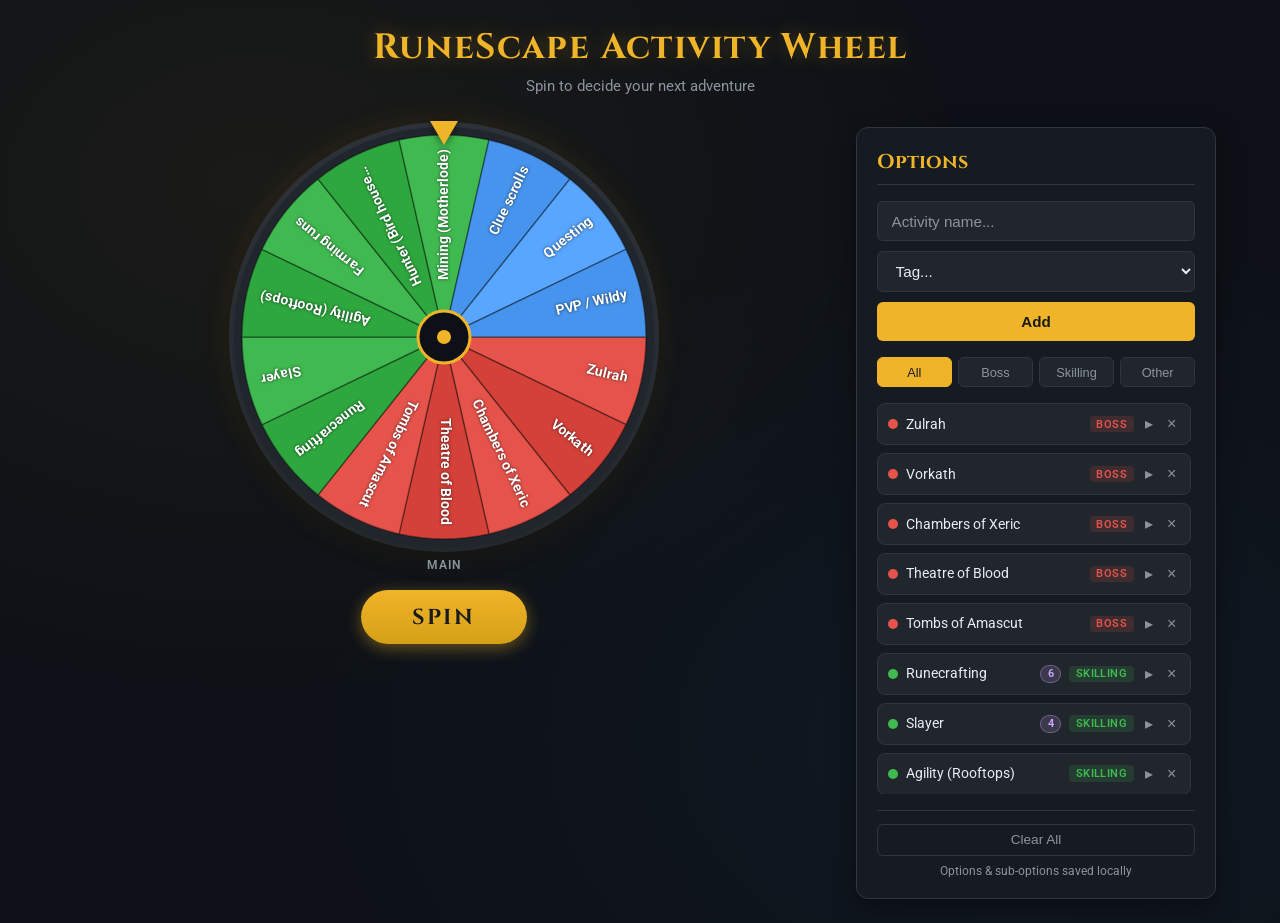
==== index.html @ 1d42339f "v2" ====
<!DOCTYPE html>
<html lang="en">
<head>
  <meta charset="UTF-8">
  <meta name="viewport" content="width=device-width, initial-scale=1.0">
  <title>RuneScape Activity Wheel</title>
  <link rel="stylesheet" href="styles.css">
  <link rel="preconnect" href="https://fonts.googleapis.com">
  <link rel="preconnect" href="https://fonts.gstatic.com" crossorigin>
  <link href="https://fonts.googleapis.com/css2?family=Cinzel:wght@400;600;700&family=Roboto:wght@400;500;700&display=swap" rel="stylesheet">
</head>
<body>
  <div class="app">
    <header class="header">
      <h1>RuneScape Activity Wheel</h1>
      <p class="subtitle">Spin to decide your next adventure</p>
    </header>

    <main class="main">
      <section class="wheel-section">
        <div class="wheels-row">
          <div class="wheel-container main-wheel">
            <canvas id="wheelCanvas" width="500" height="500"></canvas>
            <div class="pointer"></div>
            <span class="wheel-label">Main</span>
          </div>

          <div id="subWheelWrap" class="wheel-container sub-wheel hidden">
            <canvas id="subWheelCanvas" width="280" height="280"></canvas>
            <div class="pointer sub-pointer"></div>
            <span class="wheel-label">Sub</span>
          </div>
        </div>

        <button id="spinBtn" class="spin-btn">SPIN</button>

        <div id="result" class="result hidden">
          <span class="result-label">Selected:</span>
          <div class="result-main-line">
            <span id="resultText" class="result-text"></span>
            <span id="resultTag" class="result-tag"></span>
          </div>
          <div id="resultSubLine" class="result-sub-line hidden">
            <span class="result-arrow">→</span>
            <span id="resultSubText" class="result-sub-text"></span>
          </div>
        </div>
      </section>

      <aside class="sidepanel">
        <h2>Options</h2>
        
        <form id="addForm" class="add-form">
          <input type="text" id="optionName" placeholder="Activity name..." required maxlength="40" autocomplete="off">
          <select id="optionTag" required>
            <option value="" disabled selected>Tag...</option>
            <option value="boss">Boss</option>
            <option value="skilling">Skilling</option>
            <option value="other">Other</option>
          </select>
          <button type="submit" class="add-btn">Add</button>
        </form>

        <div class="filter-bar">
          <button class="filter-btn active" data-filter="all">All</button>
          <button class="filter-btn" data-filter="boss">Boss</button>
          <button class="filter-btn" data-filter="skilling">Skilling</button>
          <button class="filter-btn" data-filter="other">Other</button>
        </div>

        <ul id="optionsList" class="options-list"></ul>

        <div class="sidepanel-footer">
          <button id="clearBtn" class="clear-btn">Clear All</button>
          <p class="hint">Options &amp; sub-options saved locally</p>
        </div>
      </aside>
    </main>
  </div>

  <script src="app.js"></script>
</body>
</html>
---- styles.css ----
:root {
  --bg-dark: #0d1117;
  --bg-panel: #161b22;
  --bg-card: #21262d;
  --border: #30363d;
  --text: #e6edf3;
  --text-muted: #8b949e;
  --accent: #f0b429;
  --accent-hover: #f5c84d;
  --boss: #e5534b;
  --boss-bg: rgba(229, 83, 75, 0.15);
  --skilling: #3fb950;
  --skilling-bg: rgba(63, 185, 80, 0.15);
  --other: #58a6ff;
  --other-bg: rgba(88, 166, 255, 0.15);
  --sub: #d2a8ff;
  --sub-bg: rgba(210, 168, 255, 0.15);
  --danger: #f85149;
  --radius: 10px;
  --shadow: 0 8px 24px rgba(0, 0, 0, 0.4);
}

* {
  box-sizing: border-box;
  margin: 0;
  padding: 0;
}

body {
  font-family: 'Roboto', system-ui, sans-serif;
  background: var(--bg-dark);
  color: var(--text);
  min-height: 100vh;
  background-image:
    radial-gradient(ellipse at 20% 20%, rgba(240, 180, 41, 0.06) 0%, transparent 50%),
    radial-gradient(ellipse at 80% 80%, rgba(88, 166, 255, 0.05) 0%, transparent 50%);
}

.app {
  max-width: 1200px;
  margin: 0 auto;
  padding: 1.5rem;
}

.header {
  text-align: center;
  margin-bottom: 2rem;
}

.header h1 {
  font-family: 'Cinzel', serif;
  font-size: 2.2rem;
  font-weight: 700;
  color: var(--accent);
  letter-spacing: 0.04em;
  text-shadow: 0 0 20px rgba(240, 180, 41, 0.3);
}

.subtitle {
  color: var(--text-muted);
  margin-top: 0.35rem;
  font-size: 0.95rem;
}

.main {
  display: grid;
  grid-template-columns: 1fr 360px;
  gap: 2rem;
  align-items: start;
}

/* Wheels */
.wheel-section {
  display: flex;
  flex-direction: column;
  align-items: center;
  gap: 1.5rem;
}

.wheels-row {
  display: flex;
  align-items: center;
  justify-content: center;
  gap: 2rem;
  flex-wrap: wrap;
}

.wheel-container {
  position: relative;
  display: flex;
  flex-direction: column;
  align-items: center;
}

.wheel-container.main-wheel {
  width: 420px;
  height: 420px;
}

.wheel-container.sub-wheel {
  width: 260px;
  height: 260px;
}

.wheel-container.sub-wheel.hidden {
  display: none;
}

#wheelCanvas {
  border-radius: 50%;
  box-shadow: var(--shadow), 0 0 0 5px var(--border), 0 0 36px rgba(240, 180, 41, 0.15);
  background: var(--bg-card);
  width: 100%;
  height: 100%;
}

#subWheelCanvas {
  border-radius: 50%;
  box-shadow: var(--shadow), 0 0 0 4px var(--border), 0 0 24px rgba(210, 168, 255, 0.2);
  background: var(--bg-card);
  width: 100%;
  height: 100%;
}

.pointer {
  position: absolute;
  top: -6px;
  left: 50%;
  transform: translateX(-50%);
  width: 0;
  height: 0;
  border-left: 14px solid transparent;
  border-right: 14px solid transparent;
  border-top: 24px solid var(--accent);
  filter: drop-shadow(0 2px 4px rgba(0, 0, 0, 0.5));
  z-index: 10;
}

.sub-pointer {
  border-left-width: 11px;
  border-right-width: 11px;
  border-top-width: 18px;
  border-top-color: var(--sub);
}

.wheel-label {
  position: absolute;
  bottom: -1.6rem;
  font-size: 0.75rem;
  font-weight: 600;
  text-transform: uppercase;
  letter-spacing: 0.08em;
  color: var(--text-muted);
}

.spin-btn {
  font-family: 'Cinzel', serif;
  font-size: 1.35rem;
  font-weight: 700;
  letter-spacing: 0.12em;
  padding: 0.8rem 3.2rem;
  background: linear-gradient(180deg, var(--accent) 0%, #d4a017 100%);
  color: #1a1a1a;
  border: none;
  border-radius: 50px;
  cursor: pointer;
  box-shadow: 0 4px 16px rgba(240, 180, 41, 0.4);
  transition: transform 0.15s, box-shadow 0.15s, filter 0.15s;
  margin-top: 1.2rem;
}

.spin-btn:hover:not(:disabled) {
  transform: translateY(-2px);
  box-shadow: 0 6px 20px rgba(240, 180, 41, 0.5);
  filter: brightness(1.08);
}

.spin-btn:active:not(:disabled) {
  transform: translateY(0);
}

.spin-btn:disabled {
  opacity: 0.55;
  cursor: not-allowed;
}

/* Result */
.result {
  text-align: center;
  padding: 1rem 1.5rem;
  background: var(--bg-panel);
  border: 1px solid var(--border);
  border-radius: var(--radius);
  min-width: 280px;
  animation: fadeIn 0.4s ease;
}

.result.hidden {
  display: none;
}

.result-label {
  display: block;
  font-size: 0.8rem;
  color: var(--text-muted);
  text-transform: uppercase;
  letter-spacing: 0.08em;
  margin-bottom: 0.4rem;
}

.result-main-line {
  display: flex;
  align-items: center;
  justify-content: center;
  gap: 0.6rem;
  flex-wrap: wrap;
}

.result-text {
  font-family: 'Cinzel', serif;
  font-size: 1.45rem;
  font-weight: 600;
  color: var(--text);
}

.result-tag {
  display: inline-block;
  padding: 0.2rem 0.65rem;
  border-radius: 20px;
  font-size: 0.72rem;
  font-weight: 600;
  text-transform: uppercase;
  letter-spacing: 0.05em;
}

.result-tag.boss {
  background: var(--boss-bg);
  color: var(--boss);
  border: 1px solid var(--boss);
}

.result-tag.skilling {
  background: var(--skilling-bg);
  color: var(--skilling);
  border: 1px solid var(--skilling);
}

.result-tag.other {
  background: var(--other-bg);
  color: var(--other);
  border: 1px solid var(--other);
}

.result-sub-line {
  margin-top: 0.55rem;
  display: flex;
  align-items: center;
  justify-content: center;
  gap: 0.45rem;
}

.result-sub-line.hidden {
  display: none;
}

.result-arrow {
  color: var(--sub);
  font-size: 1.1rem;
  font-weight: 700;
}

.result-sub-text {
  font-family: 'Cinzel', serif;
  font-size: 1.2rem;
  font-weight: 600;
  color: var(--sub);
}

@keyframes fadeIn {
  from { opacity: 0; transform: translateY(8px); }
  to { opacity: 1; transform: translateY(0); }
}

/* Side panel */
.sidepanel {
  background: var(--bg-panel);
  border: 1px solid var(--border);
  border-radius: 12px;
  padding: 1.25rem;
  display: flex;
  flex-direction: column;
  gap: 1rem;
  box-shadow: var(--shadow);
  max-height: calc(100vh - 8rem);
  height: calc(100vh - 8rem);
  position: sticky;
  top: 1.5rem;
  overflow: hidden;
}

.sidepanel h2 {
  font-family: 'Cinzel', serif;
  font-size: 1.25rem;
  color: var(--accent);
  border-bottom: 1px solid var(--border);
  padding-bottom: 0.6rem;
}

.add-form {
  display: flex;
  flex-direction: column;
  gap: 0.6rem;
}

.add-form input,
.add-form select {
  background: var(--bg-card);
  border: 1px solid var(--border);
  border-radius: 6px;
  padding: 0.65rem 0.85rem;
  color: var(--text);
  font-size: 0.95rem;
  outline: none;
  transition: border-color 0.15s;
}

.add-form input:focus,
.add-form select:focus {
  border-color: var(--accent);
}

.add-form input::placeholder {
  color: var(--text-muted);
}

.add-form select {
  cursor: pointer;
}

.add-btn {
  background: var(--accent);
  color: #1a1a1a;
  border: none;
  border-radius: 6px;
  padding: 0.7rem;
  font-weight: 600;
  font-size: 0.95rem;
  cursor: pointer;
  transition: filter 0.15s;
}

.add-btn:hover {
  filter: brightness(1.1);
}

.filter-bar {
  display: flex;
  gap: 0.4rem;
  flex-wrap: wrap;
}

.filter-btn {
  flex: 1;
  min-width: 60px;
  background: var(--bg-card);
  border: 1px solid var(--border);
  color: var(--text-muted);
  padding: 0.4rem 0.5rem;
  border-radius: 6px;
  font-size: 0.8rem;
  font-weight: 500;
  cursor: pointer;
  transition: all 0.15s;
}

.filter-btn:hover {
  border-color: var(--text-muted);
  color: var(--text);
}

.filter-btn.active {
  background: var(--accent);
  border-color: var(--accent);
  color: #1a1a1a;
}

.options-list {
  list-style: none;
  overflow-y: auto;
  overflow-x: hidden;
  flex: 1 1 auto;
  min-height: 0; /* critical for flex child scrolling */
  display: flex;
  flex-direction: column;
  gap: 0.5rem;
  padding-right: 4px;
}

.options-list::-webkit-scrollbar {
  width: 6px;
}

.options-list::-webkit-scrollbar-track {
  background: transparent;
}

.options-list::-webkit-scrollbar-thumb {
  background: var(--border);
  border-radius: 3px;
}

/* Option item + expandable subs */
.option-item {
  background: var(--bg-card);
  border: 1px solid var(--border);
  border-radius: 8px;
  overflow: hidden;
  animation: fadeIn 0.25s ease;
  flex-shrink: 0; /* keep natural height; list scrolls instead of crushing items */
}

.option-row {
  display: flex;
  align-items: center;
  gap: 0.5rem;
  padding: 0.55rem 0.65rem;
}

.option-item .tag-dot {
  width: 10px;
  height: 10px;
  border-radius: 50%;
  flex-shrink: 0;
}

.option-item .tag-dot.boss { background: var(--boss); }
.option-item .tag-dot.skilling { background: var(--skilling); }
.option-item .tag-dot.other { background: var(--other); }

.option-item .name {
  flex: 1;
  font-size: 0.9rem;
  overflow: hidden;
  text-overflow: ellipsis;
  white-space: nowrap;
}

.option-item .tag-label {
  font-size: 0.68rem;
  text-transform: uppercase;
  letter-spacing: 0.04em;
  padding: 0.12rem 0.4rem;
  border-radius: 4px;
  font-weight: 600;
  flex-shrink: 0;
}

.option-item .tag-label.boss {
  background: var(--boss-bg);
  color: var(--boss);
}

.option-item .tag-label.skilling {
  background: var(--skilling-bg);
  color: var(--skilling);
}

.option-item .tag-label.other {
  background: var(--other-bg);
  color: var(--other);
}

.option-item .sub-count {
  font-size: 0.7rem;
  color: var(--sub);
  background: var(--sub-bg);
  border: 1px solid rgba(210, 168, 255, 0.35);
  padding: 0.1rem 0.4rem;
  border-radius: 10px;
  font-weight: 600;
  flex-shrink: 0;
}

.option-item .expand-btn,
.option-item .remove-btn {
  background: transparent;
  border: none;
  color: var(--text-muted);
  cursor: pointer;
  font-size: 1rem;
  line-height: 1;
  padding: 0.2rem;
  border-radius: 4px;
  transition: color 0.15s, background 0.15s;
  flex-shrink: 0;
}

.option-item .expand-btn:hover {
  color: var(--sub);
  background: var(--sub-bg);
}

.option-item .expand-btn.open {
  color: var(--sub);
}

.option-item .remove-btn:hover {
  color: var(--danger);
  background: rgba(248, 81, 73, 0.15);
}

/* Sub-options panel */
.subs-panel {
  display: none;
  border-top: 1px solid var(--border);
  background: rgba(0, 0, 0, 0.2);
  padding: 0.6rem 0.7rem 0.75rem;
}

.subs-panel.open {
  display: block;
}

.subs-list {
  list-style: none;
  display: flex;
  flex-direction: column;
  gap: 0.35rem;
  margin-bottom: 0.55rem;
}

.sub-item {
  display: flex;
  align-items: center;
  gap: 0.45rem;
  font-size: 0.85rem;
  padding: 0.3rem 0.4rem;
  background: var(--bg-card);
  border-radius: 5px;
  border: 1px solid transparent;
}

.sub-item .sub-name {
  flex: 1;
  overflow: hidden;
  text-overflow: ellipsis;
  white-space: nowrap;
}

.sub-item .sub-remove {
  background: transparent;
  border: none;
  color: var(--text-muted);
  cursor: pointer;
  font-size: 0.95rem;
  padding: 0 0.15rem;
  border-radius: 3px;
  line-height: 1;
}

.sub-item .sub-remove:hover {
  color: var(--danger);
}

.subs-empty {
  font-size: 0.8rem;
  color: var(--text-muted);
  margin-bottom: 0.5rem;
  font-style: italic;
}

.sub-add-form {
  display: flex;
  gap: 0.4rem;
}

.sub-add-form input {
  flex: 1;
  background: var(--bg-dark);
  border: 1px solid var(--border);
  border-radius: 5px;
  padding: 0.4rem 0.55rem;
  color: var(--text);
  font-size: 0.85rem;
  outline: none;
}

.sub-add-form input:focus {
  border-color: var(--sub);
}

.sub-add-form button {
  background: var(--sub);
  color: #1a1a1a;
  border: none;
  border-radius: 5px;
  padding: 0.4rem 0.7rem;
  font-size: 0.8rem;
  font-weight: 600;
  cursor: pointer;
  white-space: nowrap;
}

.sub-add-form button:hover {
  filter: brightness(1.1);
}

.empty-state {
  text-align: center;
  color: var(--text-muted);
  font-size: 0.9rem;
  padding: 2rem 1rem;
}

.sidepanel h2,
.add-form,
.filter-bar,
.sidepanel-footer {
  flex-shrink: 0;
}

.sidepanel-footer {
  border-top: 1px solid var(--border);
  padding-top: 0.85rem;
  display: flex;
  flex-direction: column;
  gap: 0.5rem;
  align-items: center;
}

.clear-btn {
  background: transparent;
  border: 1px solid var(--border);
  color: var(--text-muted);
  padding: 0.45rem 1rem;
  border-radius: 6px;
  font-size: 0.85rem;
  cursor: pointer;
  transition: all 0.15s;
  width: 100%;
}

.clear-btn:hover {
  border-color: var(--danger);
  color: var(--danger);
  background: rgba(248, 81, 73, 0.1);
}

.hint {
  font-size: 0.75rem;
  color: var(--text-muted);
}

/* Responsive */
@media (max-width: 980px) {
  .main {
    grid-template-columns: 1fr;
  }

  .wheel-container.main-wheel {
    width: 340px;
    height: 340px;
  }

  .wheel-container.sub-wheel {
    width: 220px;
    height: 220px;
  }

  .sidepanel {
    position: static;
    max-height: none;
    height: auto;
    overflow: visible;
  }

  .options-list {
    max-height: 360px;
    min-height: 120px;
  }

  .header h1 {
    font-size: 1.7rem;
  }
}

@media (max-width: 480px) {
  .wheel-container.main-wheel {
    width: 280px;
    height: 280px;
  }

  .wheel-container.sub-wheel {
    width: 180px;
    height: 180px;
  }

  .app {
    padding: 1rem;
  }

  .wheels-row {
    gap: 1.5rem;
  }
}
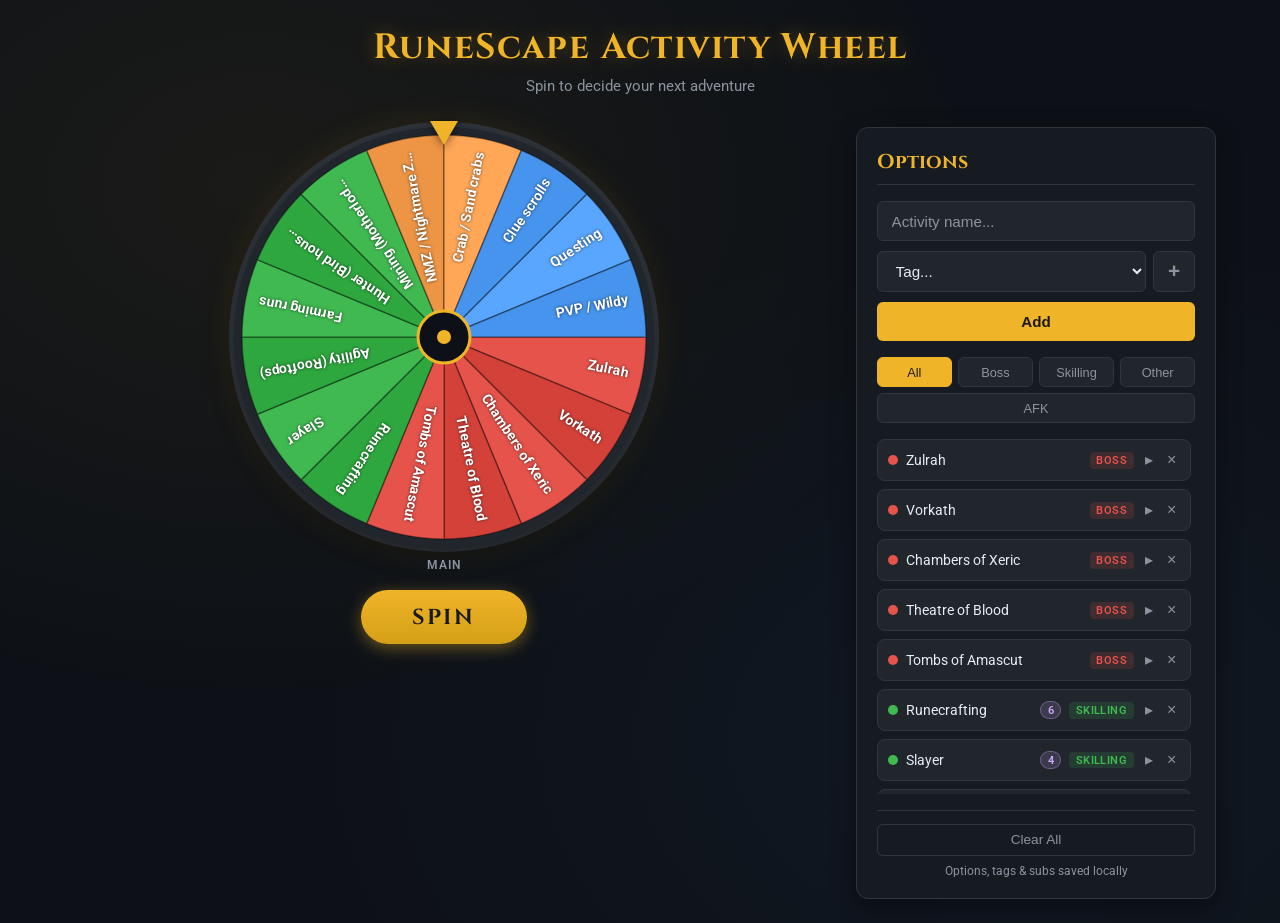
==== commit f4e5c8a1: "v3" ====
--- a/index.html
+++ b/index.html
@@ -52,32 +52,44 @@
         
         <form id="addForm" class="add-form">
           <input type="text" id="optionName" placeholder="Activity name..." required maxlength="40" autocomplete="off">
-          <select id="optionTag" required>
-            <option value="" disabled selected>Tag...</option>
-            <option value="boss">Boss</option>
-            <option value="skilling">Skilling</option>
-            <option value="other">Other</option>
-          </select>
+          <div class="tag-row">
+            <select id="optionTag" required>
+              <!-- filled by JS -->
+            </select>
+            <button type="button" id="newTagBtn" class="new-tag-btn" title="Create custom tag">+</button>
+          </div>
           <button type="submit" class="add-btn">Add</button>
         </form>
 
-        <div class="filter-bar">
-          <button class="filter-btn active" data-filter="all">All</button>
-          <button class="filter-btn" data-filter="boss">Boss</button>
-          <button class="filter-btn" data-filter="skilling">Skilling</button>
-          <button class="filter-btn" data-filter="other">Other</button>
+        <div id="filterBar" class="filter-bar">
+          <!-- filled by JS -->
         </div>
 
         <ul id="optionsList" class="options-list"></ul>
 
         <div class="sidepanel-footer">
           <button id="clearBtn" class="clear-btn">Clear All</button>
-          <p class="hint">Options &amp; sub-options saved locally</p>
+          <p class="hint">Options, tags &amp; subs saved locally</p>
         </div>
       </aside>
     </main>
   </div>
 
+  <!-- Create tag modal -->
+  <div id="tagModal" class="modal hidden">
+    <div class="modal-backdrop" data-close></div>
+    <div class="modal-card">
+      <h3>Create custom tag</h3>
+      <form id="tagForm">
+        <input type="text" id="newTagName" placeholder="Tag name..." required maxlength="20" autocomplete="off">
+        <div class="modal-actions">
+          <button type="button" class="modal-cancel" data-close>Cancel</button>
+          <button type="submit" class="modal-confirm">Create</button>
+        </div>
+      </form>
+    </div>
+  </div>
+
   <script src="app.js"></script>
 </body>
 </html>
--- a/styles.css
+++ b/styles.css
@@ -13,6 +13,8 @@
   --skilling-bg: rgba(63, 185, 80, 0.15);
   --other: #58a6ff;
   --other-bg: rgba(88, 166, 255, 0.15);
+  --afk: #ffa657;
+  --afk-bg: rgba(255, 166, 87, 0.15);
   --sub: #d2a8ff;
   --sub-bg: rgba(210, 168, 255, 0.15);
   --danger: #f85149;
@@ -251,6 +253,17 @@
   border: 1px solid var(--other);
 }
 
+.result-tag.afk {
+  background: var(--afk-bg);
+  color: var(--afk);
+  border: 1px solid var(--afk);
+}
+
+/* Custom tags use inline styles via data attributes; fallback: */
+.result-tag.custom {
+  border: 1px solid currentColor;
+}
+
 .result-sub-line {
   margin-top: 0.55rem;
   display: flex;
@@ -337,6 +350,35 @@
   cursor: pointer;
 }
 
+.tag-row {
+  display: flex;
+  gap: 0.45rem;
+}
+
+.tag-row select {
+  flex: 1;
+}
+
+.new-tag-btn {
+  width: 42px;
+  flex-shrink: 0;
+  background: var(--bg-card);
+  border: 1px solid var(--border);
+  border-radius: 6px;
+  color: var(--text-muted);
+  font-size: 1.3rem;
+  font-weight: 600;
+  cursor: pointer;
+  transition: all 0.15s;
+  line-height: 1;
+}
+
+.new-tag-btn:hover {
+  border-color: var(--accent);
+  color: var(--accent);
+  background: rgba(240, 180, 41, 0.1);
+}
+
 .add-btn {
   background: var(--accent);
   color: #1a1a1a;
@@ -436,6 +478,7 @@
 .option-item .tag-dot.boss { background: var(--boss); }
 .option-item .tag-dot.skilling { background: var(--skilling); }
 .option-item .tag-dot.other { background: var(--other); }
+.option-item .tag-dot.afk { background: var(--afk); }
 
 .option-item .name {
   flex: 1;
@@ -468,6 +511,11 @@
 .option-item .tag-label.other {
   background: var(--other-bg);
   color: var(--other);
+}
+
+.option-item .tag-label.afk {
+  background: var(--afk-bg);
+  color: var(--afk);
 }
 
 .option-item .sub-count {
@@ -703,3 +751,95 @@
     gap: 1.5rem;
   }
 }
+
+/* Modal */
+.modal {
+  position: fixed;
+  inset: 0;
+  z-index: 100;
+  display: flex;
+  align-items: center;
+  justify-content: center;
+  padding: 1rem;
+}
+
+.modal.hidden {
+  display: none;
+}
+
+.modal-backdrop {
+  position: absolute;
+  inset: 0;
+  background: rgba(0, 0, 0, 0.65);
+}
+
+.modal-card {
+  position: relative;
+  background: var(--bg-panel);
+  border: 1px solid var(--border);
+  border-radius: 12px;
+  padding: 1.4rem 1.5rem;
+  width: 100%;
+  max-width: 340px;
+  box-shadow: var(--shadow);
+  animation: fadeIn 0.2s ease;
+}
+
+.modal-card h3 {
+  font-family: 'Cinzel', serif;
+  font-size: 1.15rem;
+  color: var(--accent);
+  margin-bottom: 1rem;
+}
+
+.modal-card input {
+  width: 100%;
+  background: var(--bg-card);
+  border: 1px solid var(--border);
+  border-radius: 6px;
+  padding: 0.7rem 0.85rem;
+  color: var(--text);
+  font-size: 0.95rem;
+  outline: none;
+  margin-bottom: 1rem;
+}
+
+.modal-card input:focus {
+  border-color: var(--accent);
+}
+
+.modal-actions {
+  display: flex;
+  gap: 0.6rem;
+  justify-content: flex-end;
+}
+
+.modal-cancel {
+  background: transparent;
+  border: 1px solid var(--border);
+  color: var(--text-muted);
+  padding: 0.5rem 1rem;
+  border-radius: 6px;
+  font-size: 0.9rem;
+  cursor: pointer;
+}
+
+.modal-cancel:hover {
+  border-color: var(--text-muted);
+  color: var(--text);
+}
+
+.modal-confirm {
+  background: var(--accent);
+  border: none;
+  color: #1a1a1a;
+  padding: 0.5rem 1.1rem;
+  border-radius: 6px;
+  font-size: 0.9rem;
+  font-weight: 600;
+  cursor: pointer;
+}
+
+.modal-confirm:hover {
+  filter: brightness(1.1);
+}
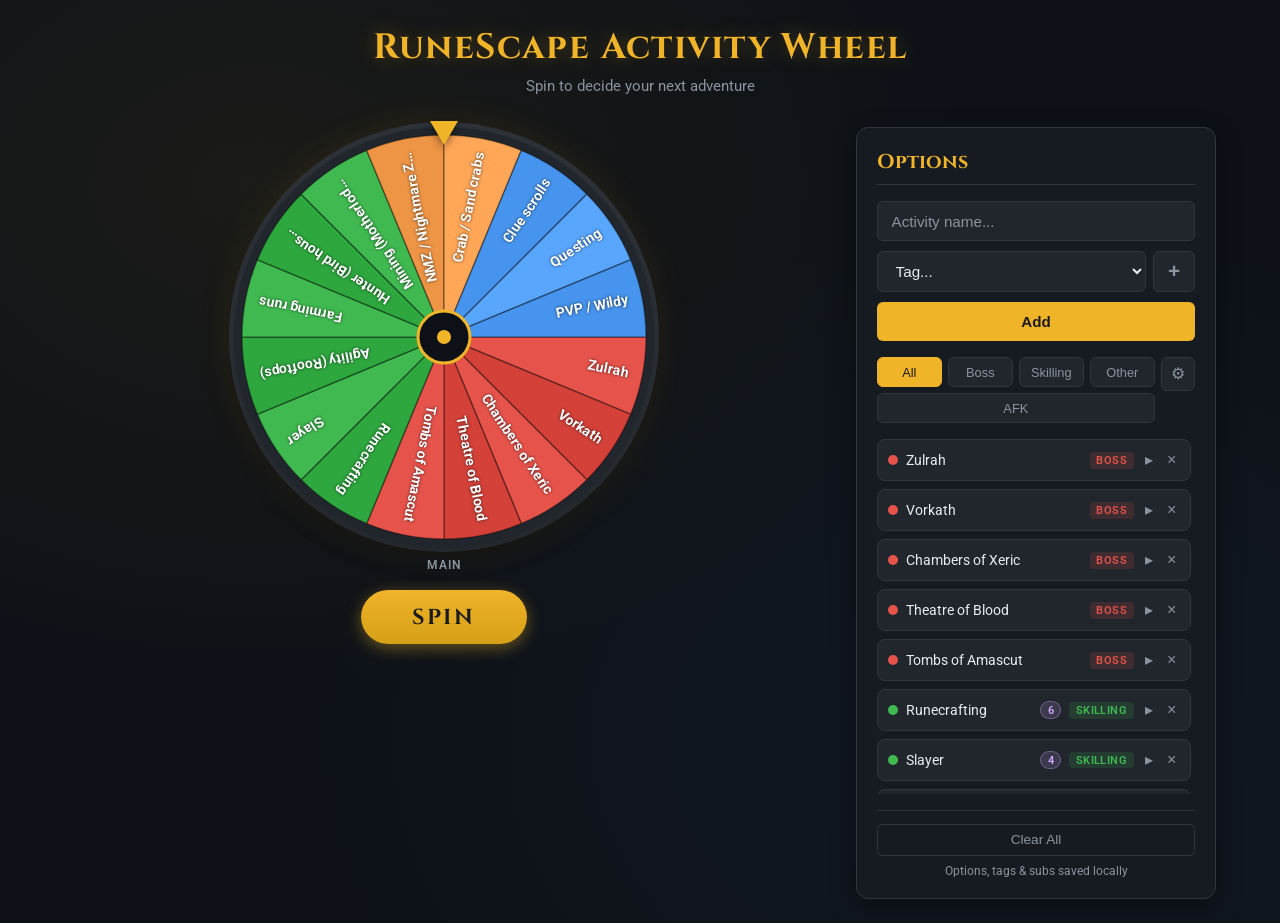
==== commit c34a4da8: "v4" ====
--- a/index.html
+++ b/index.html
@@ -61,8 +61,11 @@
           <button type="submit" class="add-btn">Add</button>
         </form>
 
-        <div id="filterBar" class="filter-bar">
-          <!-- filled by JS -->
+        <div class="filter-row">
+          <div id="filterBar" class="filter-bar">
+            <!-- filled by JS -->
+          </div>
+          <button type="button" id="manageTagsBtn" class="manage-tags-btn" title="Manage tags">⚙</button>
         </div>
 
         <ul id="optionsList" class="options-list"></ul>
@@ -90,6 +93,19 @@
     </div>
   </div>
 
+  <!-- Manage tags modal -->
+  <div id="manageTagsModal" class="modal hidden">
+    <div class="modal-backdrop" data-close-manage></div>
+    <div class="modal-card modal-card-wide">
+      <h3>Manage tags</h3>
+      <p class="modal-hint">Built-in tags cannot be deleted. Deleting a custom tag reassigns its activities to <strong>Other</strong>.</p>
+      <ul id="manageTagsList" class="manage-tags-list"></ul>
+      <div class="modal-actions">
+        <button type="button" class="modal-cancel" data-close-manage>Close</button>
+      </div>
+    </div>
+  </div>
+
   <script src="app.js"></script>
 </body>
 </html>
--- a/styles.css
+++ b/styles.css
@@ -395,15 +395,22 @@
   filter: brightness(1.1);
 }
 
+.filter-row {
+  display: flex;
+  gap: 0.4rem;
+  align-items: flex-start;
+}
+
 .filter-bar {
   display: flex;
   gap: 0.4rem;
   flex-wrap: wrap;
+  flex: 1;
 }
 
 .filter-btn {
   flex: 1;
-  min-width: 60px;
+  min-width: 55px;
   background: var(--bg-card);
   border: 1px solid var(--border);
   color: var(--text-muted);
@@ -424,6 +431,26 @@
   background: var(--accent);
   border-color: var(--accent);
   color: #1a1a1a;
+}
+
+.manage-tags-btn {
+  flex-shrink: 0;
+  width: 34px;
+  height: 34px;
+  background: var(--bg-card);
+  border: 1px solid var(--border);
+  border-radius: 6px;
+  color: var(--text-muted);
+  font-size: 1rem;
+  cursor: pointer;
+  transition: all 0.15s;
+  line-height: 1;
+}
+
+.manage-tags-btn:hover {
+  border-color: var(--accent);
+  color: var(--accent);
+  background: rgba(240, 180, 41, 0.1);
 }
 
 .options-list {
@@ -662,7 +689,7 @@
 
 .sidepanel h2,
 .add-form,
-.filter-bar,
+.filter-row,
 .sidepanel-footer {
   flex-shrink: 0;
 }
@@ -843,3 +870,83 @@
 .modal-confirm:hover {
   filter: brightness(1.1);
 }
+
+.modal-card-wide {
+  max-width: 400px;
+}
+
+.modal-hint {
+  font-size: 0.8rem;
+  color: var(--text-muted);
+  margin-bottom: 1rem;
+  line-height: 1.4;
+}
+
+.manage-tags-list {
+  list-style: none;
+  display: flex;
+  flex-direction: column;
+  gap: 0.45rem;
+  max-height: 320px;
+  overflow-y: auto;
+  margin-bottom: 1rem;
+}
+
+.manage-tag-item {
+  display: flex;
+  align-items: center;
+  gap: 0.6rem;
+  background: var(--bg-card);
+  border: 1px solid var(--border);
+  border-radius: 8px;
+  padding: 0.55rem 0.75rem;
+}
+
+.manage-tag-dot {
+  width: 12px;
+  height: 12px;
+  border-radius: 50%;
+  flex-shrink: 0;
+}
+
+.manage-tag-name {
+  flex: 1;
+  font-size: 0.9rem;
+  font-weight: 500;
+}
+
+.manage-tag-meta {
+  font-size: 0.72rem;
+  color: var(--text-muted);
+  text-transform: uppercase;
+  letter-spacing: 0.04em;
+}
+
+.manage-tag-delete {
+  background: transparent;
+  border: 1px solid transparent;
+  color: var(--text-muted);
+  cursor: pointer;
+  font-size: 0.85rem;
+  padding: 0.25rem 0.5rem;
+  border-radius: 5px;
+  transition: all 0.15s;
+}
+
+.manage-tag-delete:hover:not(:disabled) {
+  color: var(--danger);
+  border-color: var(--danger);
+  background: rgba(248, 81, 73, 0.1);
+}
+
+.manage-tag-delete:disabled {
+  opacity: 0.35;
+  cursor: not-allowed;
+}
+
+.manage-tags-empty {
+  text-align: center;
+  color: var(--text-muted);
+  font-size: 0.9rem;
+  padding: 1.5rem 0.5rem;
+}
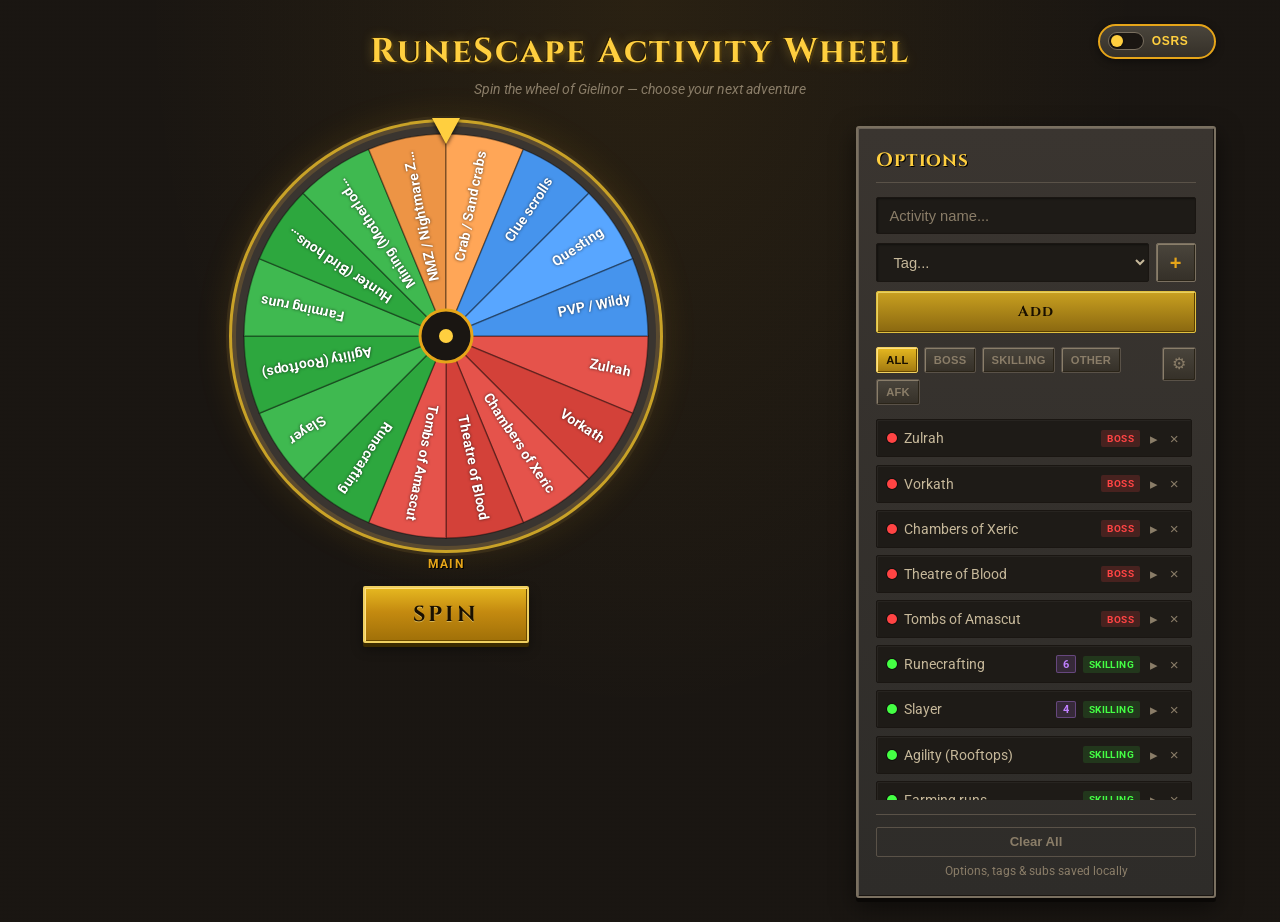
==== commit 291dfe80: "v5" ====
--- a/index.html
+++ b/index.html
@@ -9,11 +9,17 @@
   <link rel="preconnect" href="https://fonts.gstatic.com" crossorigin>
   <link href="https://fonts.googleapis.com/css2?family=Cinzel:wght@400;600;700&family=Roboto:wght@400;500;700&display=swap" rel="stylesheet">
 </head>
-<body>
+<body data-theme="osrs">
   <div class="app">
     <header class="header">
+      <button type="button" id="themeToggle" class="theme-toggle" title="Switch between OSRS and Modern theme" aria-label="Switch theme">
+        <span class="theme-toggle-track">
+          <span class="theme-toggle-thumb"></span>
+        </span>
+        <span class="theme-toggle-text" id="themeToggleText">OSRS</span>
+      </button>
       <h1>RuneScape Activity Wheel</h1>
-      <p class="subtitle">Spin to decide your next adventure</p>
+      <p class="subtitle">Spin the wheel of Gielinor — choose your next adventure</p>
     </header>
 
     <main class="main">
--- a/styles.css
+++ b/styles.css
@@ -1,12 +1,1139 @@
 :root {
+  /* OSRS-inspired palette */
+  --bg-dark: #1a1612;
+  --bg-panel: #2e2c29;
+  --bg-card: #3a3530;
+  --bg-input: #1e1b17;
+  --border: #5a5248;
+  --border-light: #7a7060;
+  --border-dark: #1a1612;
+  --text: #ffcf3f;
+  --text-bright: #ffffa0;
+  --text-muted: #c6b89a;
+  --text-dim: #8a7d68;
+  --accent: #e6a519;
+  --accent-bright: #ffcf3f;
+  --accent-dark: #b8860b;
+  --boss: #ff4444;
+  --boss-bg: rgba(255, 68, 68, 0.18);
+  --skilling: #44ff44;
+  --skilling-bg: rgba(68, 255, 68, 0.12);
+  --other: #44aaff;
+  --other-bg: rgba(68, 170, 255, 0.15);
+  --afk: #ff9040;
+  --afk-bg: rgba(255, 144, 64, 0.18);
+  --sub: #c080ff;
+  --sub-bg: rgba(192, 128, 255, 0.15);
+  --danger: #ff3333;
+  --radius: 3px;
+  --shadow: 0 4px 0 #0a0806, 0 8px 24px rgba(0, 0, 0, 0.55);
+  --bevel-light: inset 1px 1px 0 #6a6258, inset -1px -1px 0 #1a1612;
+  --bevel-btn: inset 1px 1px 0 #8a7e6a, inset -1px -1px 0 #2a2418;
+}
+
+* {
+  box-sizing: border-box;
+  margin: 0;
+  padding: 0;
+}
+
+body {
+  font-family: 'Roboto', system-ui, sans-serif;
+  background: var(--bg-dark);
+  color: var(--text-muted);
+  min-height: 100vh;
+  /* Stone / dirt ground feel */
+  background-color: #1a1612;
+  background-image:
+    radial-gradient(ellipse at 50% 0%, rgba(230, 165, 25, 0.08) 0%, transparent 55%),
+    repeating-linear-gradient(
+      0deg,
+      transparent,
+      transparent 3px,
+      rgba(0, 0, 0, 0.03) 3px,
+      rgba(0, 0, 0, 0.03) 4px
+    ),
+    repeating-linear-gradient(
+      90deg,
+      transparent,
+      transparent 3px,
+      rgba(0, 0, 0, 0.03) 3px,
+      rgba(0, 0, 0, 0.03) 4px
+    );
+}
+
+.app {
+  max-width: 1200px;
+  margin: 0 auto;
+  padding: 1.5rem;
+}
+
+.header {
+  text-align: center;
+  margin-bottom: 1.75rem;
+  position: relative;
+  padding-top: 0.25rem;
+}
+
+.header h1 {
+  font-family: 'Cinzel', serif;
+  font-size: 2.15rem;
+  font-weight: 700;
+  color: var(--accent-bright);
+  letter-spacing: 0.06em;
+  text-shadow:
+    0 0 12px rgba(255, 207, 63, 0.35),
+    2px 2px 0 #3a2a0a,
+    -1px -1px 0 #1a1000;
+}
+
+/* Theme toggle — fixed in header corner so it's always visible */
+.theme-toggle {
+  position: absolute;
+  top: 0;
+  right: 0;
+  z-index: 20;
+  display: inline-flex;
+  align-items: center;
+  gap: 0.5rem;
+  background: linear-gradient(180deg, #4a453c 0%, #353028 100%);
+  border: 2px solid var(--accent);
+  border-radius: 20px;
+  padding: 0.4rem 0.7rem 0.4rem 0.45rem;
+  cursor: pointer;
+  color: var(--accent-bright);
+  font-size: 0.75rem;
+  font-weight: 700;
+  letter-spacing: 0.06em;
+  text-transform: uppercase;
+  transition: filter 0.15s, box-shadow 0.15s;
+  box-shadow: 0 2px 8px rgba(0, 0, 0, 0.45);
+}
+
+.theme-toggle:hover {
+  filter: brightness(1.15);
+  box-shadow: 0 0 12px rgba(230, 165, 25, 0.35);
+}
+
+.theme-toggle-track {
+  width: 36px;
+  height: 18px;
+  border-radius: 10px;
+  background: #1a1612;
+  border: 1px solid var(--border-light);
+  position: relative;
+  flex-shrink: 0;
+  transition: background 0.2s;
+}
+
+.theme-toggle-thumb {
+  position: absolute;
+  top: 2px;
+  left: 2px;
+  width: 12px;
+  height: 12px;
+  border-radius: 50%;
+  background: var(--accent-bright);
+  transition: transform 0.2s;
+  box-shadow: 0 1px 3px rgba(0, 0, 0, 0.5);
+}
+
+body[data-theme="modern"] .theme-toggle-thumb {
+  transform: translateX(16px);
+}
+
+body[data-theme="modern"] .theme-toggle-track {
+  background: var(--accent);
+}
+
+.theme-toggle-text {
+  min-width: 3.2rem;
+  text-align: left;
+}
+
+.subtitle {
+  color: var(--text-dim);
+  margin-top: 0.4rem;
+  font-size: 0.9rem;
+  font-style: italic;
+}
+
+@media (max-width: 640px) {
+  .theme-toggle {
+    position: static;
+    margin: 0 auto 0.75rem;
+  }
+}
+
+.main {
+  display: grid;
+  grid-template-columns: 1fr 360px;
+  gap: 1.75rem;
+  align-items: start;
+}
+
+/* Wheels */
+.wheel-section {
+  display: flex;
+  flex-direction: column;
+  align-items: center;
+  gap: 1.35rem;
+}
+
+.wheels-row {
+  display: flex;
+  align-items: center;
+  justify-content: center;
+  gap: 2rem;
+  flex-wrap: wrap;
+}
+
+.wheel-container {
+  position: relative;
+  display: flex;
+  flex-direction: column;
+  align-items: center;
+}
+
+.wheel-container.main-wheel {
+  width: 420px;
+  height: 420px;
+}
+
+.wheel-container.sub-wheel {
+  width: 260px;
+  height: 260px;
+}
+
+.wheel-container.sub-wheel.hidden {
+  display: none;
+}
+
+#wheelCanvas {
+  border-radius: 50%;
+  box-shadow:
+    0 0 0 4px #5a4a30,
+    0 0 0 7px #c9a227,
+    0 0 0 10px #3a2e18,
+    0 6px 0 #0a0806,
+    0 0 40px rgba(230, 165, 25, 0.2);
+  background: var(--bg-card);
+  width: 100%;
+  height: 100%;
+}
+
+#subWheelCanvas {
+  border-radius: 50%;
+  box-shadow:
+    0 0 0 3px #4a3a55,
+    0 0 0 6px #a070d0,
+    0 0 0 8px #2a1a35,
+    0 4px 0 #0a0806,
+    0 0 28px rgba(192, 128, 255, 0.25);
+  background: var(--bg-card);
+  width: 100%;
+  height: 100%;
+}
+
+.pointer {
+  position: absolute;
+  top: -8px;
+  left: 50%;
+  transform: translateX(-50%);
+  width: 0;
+  height: 0;
+  border-left: 14px solid transparent;
+  border-right: 14px solid transparent;
+  border-top: 26px solid var(--accent-bright);
+  filter: drop-shadow(0 2px 2px rgba(0, 0, 0, 0.7));
+  z-index: 10;
+}
+
+.sub-pointer {
+  border-left-width: 11px;
+  border-right-width: 11px;
+  border-top-width: 18px;
+  border-top-color: var(--sub);
+}
+
+.wheel-label {
+  position: absolute;
+  bottom: -1.55rem;
+  font-size: 0.72rem;
+  font-weight: 700;
+  text-transform: uppercase;
+  letter-spacing: 0.1em;
+  color: var(--accent);
+  text-shadow: 1px 1px 0 #000;
+}
+
+.spin-btn {
+  font-family: 'Cinzel', serif;
+  font-size: 1.35rem;
+  font-weight: 700;
+  letter-spacing: 0.14em;
+  padding: 0.75rem 3rem;
+  background: linear-gradient(180deg, #e6b820 0%, #c48a10 45%, #a07008 100%);
+  color: #1a1000;
+  border: 2px solid #f0d060;
+  border-radius: 2px;
+  cursor: pointer;
+  box-shadow:
+    inset 1px 1px 0 #ffe080,
+    inset -1px -1px 0 #6a4a00,
+    0 4px 0 #3a2a00,
+    0 6px 12px rgba(0, 0, 0, 0.4);
+  transition: transform 0.1s, filter 0.1s, box-shadow 0.1s;
+  margin-top: 1.1rem;
+  text-shadow: 0 1px 0 rgba(255, 255, 200, 0.4);
+}
+
+.spin-btn:hover:not(:disabled) {
+  filter: brightness(1.12);
+  transform: translateY(-1px);
+  box-shadow:
+    inset 1px 1px 0 #ffe080,
+    inset -1px -1px 0 #6a4a00,
+    0 5px 0 #3a2a00,
+    0 8px 16px rgba(0, 0, 0, 0.45);
+}
+
+.spin-btn:active:not(:disabled) {
+  transform: translateY(2px);
+  box-shadow:
+    inset 1px 1px 0 #6a4a00,
+    inset -1px -1px 0 #ffe080,
+    0 2px 0 #3a2a00;
+}
+
+.spin-btn:disabled {
+  opacity: 0.5;
+  cursor: not-allowed;
+  filter: grayscale(0.3);
+}
+
+/* Result */
+.result {
+  text-align: center;
+  padding: 1rem 1.4rem;
+  background: var(--bg-panel);
+  border: 2px solid var(--border-light);
+  border-radius: var(--radius);
+  min-width: 280px;
+  box-shadow: var(--bevel-light), var(--shadow);
+  animation: fadeIn 0.4s ease;
+}
+
+.result.hidden {
+  display: none;
+}
+
+.result-label {
+  display: block;
+  font-size: 0.75rem;
+  color: var(--text-dim);
+  text-transform: uppercase;
+  letter-spacing: 0.1em;
+  margin-bottom: 0.35rem;
+}
+
+.result-main-line {
+  display: flex;
+  align-items: center;
+  justify-content: center;
+  gap: 0.55rem;
+  flex-wrap: wrap;
+}
+
+.result-text {
+  font-family: 'Cinzel', serif;
+  font-size: 1.4rem;
+  font-weight: 600;
+  color: var(--text-bright);
+  text-shadow: 1px 1px 0 #000;
+}
+
+.result-tag {
+  display: inline-block;
+  padding: 0.18rem 0.6rem;
+  border-radius: 2px;
+  font-size: 0.7rem;
+  font-weight: 700;
+  text-transform: uppercase;
+  letter-spacing: 0.06em;
+}
+
+.result-tag.boss {
+  background: var(--boss-bg);
+  color: var(--boss);
+  border: 1px solid var(--boss);
+}
+
+.result-tag.skilling {
+  background: var(--skilling-bg);
+  color: var(--skilling);
+  border: 1px solid var(--skilling);
+}
+
+.result-tag.other {
+  background: var(--other-bg);
+  color: var(--other);
+  border: 1px solid var(--other);
+}
+
+.result-tag.afk {
+  background: var(--afk-bg);
+  color: var(--afk);
+  border: 1px solid var(--afk);
+}
+
+.result-tag.custom {
+  border: 1px solid currentColor;
+}
+
+.result-sub-line {
+  margin-top: 0.5rem;
+  display: flex;
+  align-items: center;
+  justify-content: center;
+  gap: 0.4rem;
+}
+
+.result-sub-line.hidden {
+  display: none;
+}
+
+.result-arrow {
+  color: var(--sub);
+  font-size: 1.1rem;
+  font-weight: 700;
+}
+
+.result-sub-text {
+  font-family: 'Cinzel', serif;
+  font-size: 1.15rem;
+  font-weight: 600;
+  color: var(--sub);
+  text-shadow: 1px 1px 0 #000;
+}
+
+@keyframes fadeIn {
+  from { opacity: 0; transform: translateY(6px); }
+  to { opacity: 1; transform: translateY(0); }
+}
+
+/* Side panel — stone interface */
+.sidepanel {
+  background: linear-gradient(180deg, #3a3530 0%, #2e2c29 100%);
+  border: 2px solid var(--border-light);
+  border-radius: var(--radius);
+  padding: 1.15rem;
+  display: flex;
+  flex-direction: column;
+  gap: 0.9rem;
+  box-shadow: var(--bevel-light), var(--shadow);
+  max-height: calc(100vh - 8rem);
+  height: calc(100vh - 8rem);
+  position: sticky;
+  top: 1.5rem;
+  overflow: hidden;
+}
+
+.sidepanel h2 {
+  font-family: 'Cinzel', serif;
+  font-size: 1.2rem;
+  color: var(--accent-bright);
+  border-bottom: 1px solid var(--border);
+  padding-bottom: 0.55rem;
+  text-shadow: 1px 1px 0 #000;
+  letter-spacing: 0.04em;
+}
+
+.add-form {
+  display: flex;
+  flex-direction: column;
+  gap: 0.55rem;
+}
+
+.add-form input,
+.add-form select {
+  background: var(--bg-input);
+  border: 1px solid var(--border-dark);
+  border-radius: 2px;
+  padding: 0.6rem 0.75rem;
+  color: var(--text-muted);
+  font-size: 0.92rem;
+  outline: none;
+  box-shadow: inset 1px 1px 2px rgba(0, 0, 0, 0.4);
+  transition: border-color 0.15s;
+}
+
+.add-form input:focus,
+.add-form select:focus {
+  border-color: var(--accent);
+  color: var(--text-bright);
+}
+
+.add-form input::placeholder {
+  color: var(--text-dim);
+}
+
+.add-form select {
+  cursor: pointer;
+}
+
+.tag-row {
+  display: flex;
+  gap: 0.4rem;
+}
+
+.tag-row select {
+  flex: 1;
+}
+
+.new-tag-btn {
+  width: 40px;
+  flex-shrink: 0;
+  background: linear-gradient(180deg, #4a453c 0%, #353028 100%);
+  border: 1px solid var(--border-light);
+  border-radius: 2px;
+  color: var(--accent);
+  font-size: 1.25rem;
+  font-weight: 700;
+  cursor: pointer;
+  transition: all 0.15s;
+  line-height: 1;
+  box-shadow: var(--bevel-btn);
+}
+
+.new-tag-btn:hover {
+  border-color: var(--accent-bright);
+  color: var(--accent-bright);
+  background: linear-gradient(180deg, #5a5040 0%, #3a3228 100%);
+}
+
+.add-btn {
+  background: linear-gradient(180deg, #c9a020 0%, #8a6810 100%);
+  color: #1a1000;
+  border: 1px solid #e0c040;
+  border-radius: 2px;
+  padding: 0.65rem;
+  font-weight: 700;
+  font-size: 0.92rem;
+  cursor: pointer;
+  transition: filter 0.15s;
+  box-shadow: inset 1px 1px 0 #e8d060, inset -1px -1px 0 #5a4000;
+  font-family: 'Cinzel', serif;
+  letter-spacing: 0.06em;
+}
+
+.add-btn:hover {
+  filter: brightness(1.12);
+}
+
+.filter-row {
+  display: flex;
+  gap: 0.4rem;
+  align-items: flex-start;
+}
+
+.filter-bar {
+  display: flex;
+  gap: 0.35rem;
+  flex-wrap: wrap;
+  flex: 1;
+  min-width: 0; /* allow shrinking so children can ellipsis */
+  overflow: hidden;
+}
+
+.filter-btn {
+  flex: 0 1 auto;
+  width: auto;
+  max-width: 6.5rem; /* hard cap so long tag names always ellipsize */
+  min-width: 0;
+  background: linear-gradient(180deg, #4a453c 0%, #353028 100%);
+  border: 1px solid var(--border);
+  color: var(--text-dim);
+  padding: 0.38rem 0.55rem;
+  border-radius: 2px;
+  font-size: 0.7rem;
+  font-weight: 600;
+  cursor: pointer;
+  transition: all 0.15s;
+  box-shadow: var(--bevel-btn);
+  text-transform: uppercase;
+  letter-spacing: 0.02em;
+  overflow: hidden;
+  text-overflow: ellipsis;
+  white-space: nowrap;
+  display: block; /* required for reliable ellipsis on <button> */
+  box-sizing: border-box;
+}
+
+.filter-btn:hover {
+  border-color: var(--border-light);
+  color: var(--text-muted);
+}
+
+.filter-btn.active {
+  background: linear-gradient(180deg, #e6b820 0%, #a07810 100%);
+  border-color: #f0d060;
+  color: #1a1000;
+  box-shadow: inset 1px 1px 0 #ffe080, inset -1px -1px 0 #6a4a00;
+}
+
+.manage-tags-btn {
+  flex-shrink: 0;
+  width: 34px;
+  height: 34px;
+  background: linear-gradient(180deg, #4a453c 0%, #353028 100%);
+  border: 1px solid var(--border);
+  border-radius: 2px;
+  color: var(--text-dim);
+  font-size: 1rem;
+  cursor: pointer;
+  transition: all 0.15s;
+  line-height: 1;
+  box-shadow: var(--bevel-btn);
+}
+
+.manage-tags-btn:hover {
+  border-color: var(--accent);
+  color: var(--accent);
+}
+
+.options-list {
+  list-style: none;
+  overflow-y: auto;
+  overflow-x: hidden;
+  flex: 1 1 auto;
+  min-height: 0;
+  display: flex;
+  flex-direction: column;
+  gap: 0.45rem;
+  padding-right: 4px;
+}
+
+.options-list::-webkit-scrollbar {
+  width: 8px;
+}
+
+.options-list::-webkit-scrollbar-track {
+  background: #1a1612;
+  border-radius: 2px;
+}
+
+.options-list::-webkit-scrollbar-thumb {
+  background: linear-gradient(180deg, #c9a227 0%, #8a6810 100%);
+  border-radius: 2px;
+  border: 1px solid #5a4a20;
+}
+
+/* Option items */
+.option-item {
+  background: var(--bg-input);
+  border: 1px solid var(--border-dark);
+  border-radius: 2px;
+  overflow: hidden;
+  animation: fadeIn 0.25s ease;
+  flex-shrink: 0;
+  box-shadow: inset 1px 1px 0 rgba(255, 255, 255, 0.04);
+}
+
+.option-row {
+  display: flex;
+  align-items: center;
+  gap: 0.45rem;
+  padding: 0.5rem 0.6rem;
+}
+
+.option-item .tag-dot {
+  width: 10px;
+  height: 10px;
+  border-radius: 50%;
+  flex-shrink: 0;
+  box-shadow: 0 0 0 1px rgba(0, 0, 0, 0.5);
+}
+
+.option-item .tag-dot.boss { background: var(--boss); }
+.option-item .tag-dot.skilling { background: var(--skilling); }
+.option-item .tag-dot.other { background: var(--other); }
+.option-item .tag-dot.afk { background: var(--afk); }
+
+.option-item .name {
+  flex: 1;
+  font-size: 0.88rem;
+  color: var(--text-muted);
+  overflow: hidden;
+  text-overflow: ellipsis;
+  white-space: nowrap;
+}
+
+.option-item .tag-label {
+  font-size: 0.65rem;
+  text-transform: uppercase;
+  letter-spacing: 0.04em;
+  padding: 0.12rem 0.38rem;
+  border-radius: 2px;
+  font-weight: 700;
+  flex-shrink: 0;
+}
+
+.option-item .tag-label.boss {
+  background: var(--boss-bg);
+  color: var(--boss);
+}
+
+.option-item .tag-label.skilling {
+  background: var(--skilling-bg);
+  color: var(--skilling);
+}
+
+.option-item .tag-label.other {
+  background: var(--other-bg);
+  color: var(--other);
+}
+
+.option-item .tag-label.afk {
+  background: var(--afk-bg);
+  color: var(--afk);
+}
+
+.option-item .sub-count {
+  font-size: 0.68rem;
+  color: var(--sub);
+  background: var(--sub-bg);
+  border: 1px solid rgba(192, 128, 255, 0.35);
+  padding: 0.08rem 0.35rem;
+  border-radius: 2px;
+  font-weight: 700;
+  flex-shrink: 0;
+}
+
+.option-item .expand-btn,
+.option-item .remove-btn {
+  background: transparent;
+  border: none;
+  color: var(--text-dim);
+  cursor: pointer;
+  font-size: 0.95rem;
+  line-height: 1;
+  padding: 0.15rem;
+  border-radius: 2px;
+  transition: color 0.15s, background 0.15s;
+  flex-shrink: 0;
+}
+
+.option-item .expand-btn:hover {
+  color: var(--sub);
+  background: var(--sub-bg);
+}
+
+.option-item .expand-btn.open {
+  color: var(--sub);
+}
+
+.option-item .remove-btn:hover {
+  color: var(--danger);
+  background: rgba(255, 51, 51, 0.15);
+}
+
+/* Sub-options */
+.subs-panel {
+  display: none;
+  border-top: 1px solid var(--border-dark);
+  background: rgba(0, 0, 0, 0.25);
+  padding: 0.55rem 0.65rem 0.7rem;
+}
+
+.subs-panel.open {
+  display: block;
+}
+
+.subs-list {
+  list-style: none;
+  display: flex;
+  flex-direction: column;
+  gap: 0.3rem;
+  margin-bottom: 0.5rem;
+}
+
+.sub-item {
+  display: flex;
+  align-items: center;
+  gap: 0.4rem;
+  font-size: 0.82rem;
+  padding: 0.28rem 0.4rem;
+  background: var(--bg-card);
+  border-radius: 2px;
+  border: 1px solid transparent;
+  color: var(--text-muted);
+}
+
+.sub-item .sub-name {
+  flex: 1;
+  overflow: hidden;
+  text-overflow: ellipsis;
+  white-space: nowrap;
+}
+
+.sub-item .sub-remove {
+  background: transparent;
+  border: none;
+  color: var(--text-dim);
+  cursor: pointer;
+  font-size: 0.9rem;
+  padding: 0 0.12rem;
+  border-radius: 2px;
+  line-height: 1;
+}
+
+.sub-item .sub-remove:hover {
+  color: var(--danger);
+}
+
+.subs-empty {
+  font-size: 0.78rem;
+  color: var(--text-dim);
+  margin-bottom: 0.45rem;
+  font-style: italic;
+}
+
+.sub-add-form {
+  display: flex;
+  gap: 0.35rem;
+}
+
+.sub-add-form input {
+  flex: 1;
+  background: var(--bg-dark);
+  border: 1px solid var(--border-dark);
+  border-radius: 2px;
+  padding: 0.35rem 0.5rem;
+  color: var(--text-muted);
+  font-size: 0.82rem;
+  outline: none;
+}
+
+.sub-add-form input:focus {
+  border-color: var(--sub);
+}
+
+.sub-add-form button {
+  background: linear-gradient(180deg, #a070d0 0%, #6030a0 100%);
+  color: #f8f0ff;
+  border: 1px solid #c090e0;
+  border-radius: 2px;
+  padding: 0.35rem 0.6rem;
+  font-size: 0.75rem;
+  font-weight: 700;
+  cursor: pointer;
+  white-space: nowrap;
+}
+
+.sub-add-form button:hover {
+  filter: brightness(1.1);
+}
+
+.empty-state {
+  text-align: center;
+  color: var(--text-dim);
+  font-size: 0.88rem;
+  padding: 2rem 1rem;
+}
+
+.sidepanel h2,
+.add-form,
+.filter-row,
+.sidepanel-footer {
+  flex-shrink: 0;
+}
+
+.sidepanel-footer {
+  border-top: 1px solid var(--border);
+  padding-top: 0.75rem;
+  display: flex;
+  flex-direction: column;
+  gap: 0.45rem;
+  align-items: center;
+}
+
+.clear-btn {
+  background: transparent;
+  border: 1px solid var(--border);
+  color: var(--text-dim);
+  padding: 0.4rem 1rem;
+  border-radius: 2px;
+  font-size: 0.82rem;
+  cursor: pointer;
+  transition: all 0.15s;
+  width: 100%;
+  font-weight: 600;
+}
+
+.clear-btn:hover {
+  border-color: var(--danger);
+  color: var(--danger);
+  background: rgba(255, 51, 51, 0.1);
+}
+
+.hint {
+  font-size: 0.72rem;
+  color: var(--text-dim);
+}
+
+/* Modal */
+.modal {
+  position: fixed;
+  inset: 0;
+  z-index: 100;
+  display: flex;
+  align-items: center;
+  justify-content: center;
+  padding: 1rem;
+}
+
+.modal.hidden {
+  display: none;
+}
+
+.modal-backdrop {
+  position: absolute;
+  inset: 0;
+  background: rgba(10, 8, 6, 0.75);
+}
+
+.modal-card {
+  position: relative;
+  background: linear-gradient(180deg, #3a3530 0%, #2e2c29 100%);
+  border: 2px solid var(--border-light);
+  border-radius: var(--radius);
+  padding: 1.3rem 1.4rem;
+  width: 100%;
+  max-width: 340px;
+  box-shadow: var(--bevel-light), var(--shadow);
+  animation: fadeIn 0.2s ease;
+}
+
+.modal-card-wide {
+  max-width: 400px;
+}
+
+.modal-card h3 {
+  font-family: 'Cinzel', serif;
+  font-size: 1.1rem;
+  color: var(--accent-bright);
+  margin-bottom: 0.9rem;
+  text-shadow: 1px 1px 0 #000;
+}
+
+.modal-card input {
+  width: 100%;
+  background: var(--bg-input);
+  border: 1px solid var(--border-dark);
+  border-radius: 2px;
+  padding: 0.65rem 0.75rem;
+  color: var(--text-muted);
+  font-size: 0.92rem;
+  outline: none;
+  margin-bottom: 0.9rem;
+  box-shadow: inset 1px 1px 2px rgba(0, 0, 0, 0.4);
+}
+
+.modal-card input:focus {
+  border-color: var(--accent);
+  color: var(--text-bright);
+}
+
+.modal-hint {
+  font-size: 0.78rem;
+  color: var(--text-dim);
+  margin-bottom: 0.9rem;
+  line-height: 1.4;
+}
+
+.modal-actions {
+  display: flex;
+  gap: 0.5rem;
+  justify-content: flex-end;
+}
+
+.modal-cancel {
+  background: linear-gradient(180deg, #4a453c 0%, #353028 100%);
+  border: 1px solid var(--border);
+  color: var(--text-dim);
+  padding: 0.45rem 0.9rem;
+  border-radius: 2px;
+  font-size: 0.85rem;
+  cursor: pointer;
+  font-weight: 600;
+  box-shadow: var(--bevel-btn);
+}
+
+.modal-cancel:hover {
+  border-color: var(--border-light);
+  color: var(--text-muted);
+}
+
+.modal-confirm {
+  background: linear-gradient(180deg, #c9a020 0%, #8a6810 100%);
+  border: 1px solid #e0c040;
+  color: #1a1000;
+  padding: 0.45rem 1rem;
+  border-radius: 2px;
+  font-size: 0.85rem;
+  font-weight: 700;
+  cursor: pointer;
+  box-shadow: inset 1px 1px 0 #e8d060, inset -1px -1px 0 #5a4000;
+}
+
+.modal-confirm:hover {
+  filter: brightness(1.1);
+}
+
+.manage-tags-list {
+  list-style: none;
+  display: flex;
+  flex-direction: column;
+  gap: 0.4rem;
+  max-height: 320px;
+  overflow-y: auto;
+  margin-bottom: 0.9rem;
+}
+
+.manage-tag-item {
+  display: flex;
+  align-items: center;
+  gap: 0.55rem;
+  background: var(--bg-input);
+  border: 1px solid var(--border-dark);
+  border-radius: 2px;
+  padding: 0.5rem 0.7rem;
+}
+
+.manage-tag-dot {
+  width: 12px;
+  height: 12px;
+  border-radius: 50%;
+  flex-shrink: 0;
+  box-shadow: 0 0 0 1px rgba(0, 0, 0, 0.4);
+}
+
+.manage-tag-name {
+  flex: 1;
+  font-size: 0.88rem;
+  font-weight: 600;
+  color: var(--text-muted);
+}
+
+.manage-tag-meta {
+  font-size: 0.68rem;
+  color: var(--text-dim);
+  text-transform: uppercase;
+  letter-spacing: 0.04em;
+}
+
+.manage-tag-delete {
+  background: transparent;
+  border: 1px solid transparent;
+  color: var(--text-dim);
+  cursor: pointer;
+  font-size: 0.8rem;
+  font-weight: 600;
+  padding: 0.22rem 0.45rem;
+  border-radius: 2px;
+  transition: all 0.15s;
+}
+
+.manage-tag-delete:hover:not(:disabled) {
+  color: var(--danger);
+  border-color: var(--danger);
+  background: rgba(255, 51, 51, 0.1);
+}
+
+.manage-tag-delete:disabled {
+  opacity: 0.35;
+  cursor: not-allowed;
+}
+
+.manage-tags-empty {
+  text-align: center;
+  color: var(--text-dim);
+  font-size: 0.88rem;
+  padding: 1.4rem 0.5rem;
+}
+
+/* Responsive */
+@media (max-width: 980px) {
+  .main {
+    grid-template-columns: 1fr;
+  }
+
+  .wheel-container.main-wheel {
+    width: 340px;
+    height: 340px;
+  }
+
+  .wheel-container.sub-wheel {
+    width: 220px;
+    height: 220px;
+  }
+
+  .sidepanel {
+    position: static;
+    max-height: none;
+    height: auto;
+    overflow: visible;
+  }
+
+  .options-list {
+    max-height: 360px;
+    min-height: 120px;
+  }
+
+  .header h1 {
+    font-size: 1.65rem;
+  }
+}
+
+@media (max-width: 480px) {
+  .wheel-container.main-wheel {
+    width: 280px;
+    height: 280px;
+  }
+
+  .wheel-container.sub-wheel {
+    width: 180px;
+    height: 180px;
+  }
+
+  .app {
+    padding: 1rem;
+  }
+
+  .wheels-row {
+    gap: 1.5rem;
+  }
+}
+
+/* ============================================================
+   Modern theme (previous dark UI)
+   ============================================================ */
+body[data-theme="modern"] {
   --bg-dark: #0d1117;
   --bg-panel: #161b22;
   --bg-card: #21262d;
+  --bg-input: #0d1117;
   --border: #30363d;
+  --border-light: #484f58;
+  --border-dark: #21262d;
   --text: #e6edf3;
-  --text-muted: #8b949e;
+  --text-bright: #f0f6fc;
+  --text-muted: #e6edf3;
+  --text-dim: #8b949e;
   --accent: #f0b429;
-  --accent-hover: #f5c84d;
+  --accent-bright: #f0b429;
+  --accent-dark: #d4a017;
   --boss: #e5534b;
   --boss-bg: rgba(229, 83, 75, 0.15);
   --skilling: #3fb950;
@@ -20,933 +1147,270 @@
   --danger: #f85149;
   --radius: 10px;
   --shadow: 0 8px 24px rgba(0, 0, 0, 0.4);
-}
-
-* {
-  box-sizing: border-box;
-  margin: 0;
-  padding: 0;
-}
-
-body {
-  font-family: 'Roboto', system-ui, sans-serif;
-  background: var(--bg-dark);
-  color: var(--text);
-  min-height: 100vh;
+  --bevel-light: none;
+  --bevel-btn: none;
+  background-color: #0d1117;
   background-image:
     radial-gradient(ellipse at 20% 20%, rgba(240, 180, 41, 0.06) 0%, transparent 50%),
     radial-gradient(ellipse at 80% 80%, rgba(88, 166, 255, 0.05) 0%, transparent 50%);
-}
-
-.app {
-  max-width: 1200px;
-  margin: 0 auto;
-  padding: 1.5rem;
-}
-
-.header {
-  text-align: center;
-  margin-bottom: 2rem;
-}
-
-.header h1 {
-  font-family: 'Cinzel', serif;
-  font-size: 2.2rem;
-  font-weight: 700;
-  color: var(--accent);
+  color: var(--text-muted);
+}
+
+body[data-theme="modern"] .header h1 {
+  text-shadow: 0 0 20px rgba(240, 180, 41, 0.3);
   letter-spacing: 0.04em;
-  text-shadow: 0 0 20px rgba(240, 180, 41, 0.3);
-}
-
-.subtitle {
-  color: var(--text-muted);
-  margin-top: 0.35rem;
-  font-size: 0.95rem;
-}
-
-.main {
-  display: grid;
-  grid-template-columns: 1fr 360px;
-  gap: 2rem;
-  align-items: start;
-}
-
-/* Wheels */
-.wheel-section {
-  display: flex;
-  flex-direction: column;
-  align-items: center;
-  gap: 1.5rem;
-}
-
-.wheels-row {
-  display: flex;
-  align-items: center;
-  justify-content: center;
-  gap: 2rem;
-  flex-wrap: wrap;
-}
-
-.wheel-container {
-  position: relative;
-  display: flex;
-  flex-direction: column;
-  align-items: center;
-}
-
-.wheel-container.main-wheel {
-  width: 420px;
-  height: 420px;
-}
-
-.wheel-container.sub-wheel {
-  width: 260px;
-  height: 260px;
-}
-
-.wheel-container.sub-wheel.hidden {
-  display: none;
-}
-
-#wheelCanvas {
+}
+
+body[data-theme="modern"] .subtitle {
+  font-style: normal;
+}
+
+body[data-theme="modern"] #wheelCanvas {
+  box-shadow: var(--shadow), 0 0 0 5px var(--border), 0 0 36px rgba(240, 180, 41, 0.15);
   border-radius: 50%;
-  box-shadow: var(--shadow), 0 0 0 5px var(--border), 0 0 36px rgba(240, 180, 41, 0.15);
-  background: var(--bg-card);
-  width: 100%;
-  height: 100%;
-}
-
-#subWheelCanvas {
-  border-radius: 50%;
+}
+
+body[data-theme="modern"] #subWheelCanvas {
   box-shadow: var(--shadow), 0 0 0 4px var(--border), 0 0 24px rgba(210, 168, 255, 0.2);
-  background: var(--bg-card);
-  width: 100%;
-  height: 100%;
-}
-
-.pointer {
-  position: absolute;
-  top: -6px;
-  left: 50%;
-  transform: translateX(-50%);
-  width: 0;
-  height: 0;
-  border-left: 14px solid transparent;
-  border-right: 14px solid transparent;
-  border-top: 24px solid var(--accent);
-  filter: drop-shadow(0 2px 4px rgba(0, 0, 0, 0.5));
-  z-index: 10;
-}
-
-.sub-pointer {
-  border-left-width: 11px;
-  border-right-width: 11px;
-  border-top-width: 18px;
-  border-top-color: var(--sub);
-}
-
-.wheel-label {
-  position: absolute;
-  bottom: -1.6rem;
-  font-size: 0.75rem;
-  font-weight: 600;
-  text-transform: uppercase;
-  letter-spacing: 0.08em;
-  color: var(--text-muted);
-}
-
-.spin-btn {
-  font-family: 'Cinzel', serif;
-  font-size: 1.35rem;
-  font-weight: 700;
-  letter-spacing: 0.12em;
-  padding: 0.8rem 3.2rem;
+}
+
+body[data-theme="modern"] .pointer {
+  border-top-color: var(--accent);
+}
+
+body[data-theme="modern"] .spin-btn {
   background: linear-gradient(180deg, var(--accent) 0%, #d4a017 100%);
   color: #1a1a1a;
   border: none;
   border-radius: 50px;
-  cursor: pointer;
   box-shadow: 0 4px 16px rgba(240, 180, 41, 0.4);
-  transition: transform 0.15s, box-shadow 0.15s, filter 0.15s;
-  margin-top: 1.2rem;
-}
-
-.spin-btn:hover:not(:disabled) {
+  text-shadow: none;
+  letter-spacing: 0.12em;
+}
+
+body[data-theme="modern"] .spin-btn:hover:not(:disabled) {
+  filter: brightness(1.08);
   transform: translateY(-2px);
   box-shadow: 0 6px 20px rgba(240, 180, 41, 0.5);
-  filter: brightness(1.08);
-}
-
-.spin-btn:active:not(:disabled) {
+}
+
+body[data-theme="modern"] .spin-btn:active:not(:disabled) {
   transform: translateY(0);
-}
-
-.spin-btn:disabled {
-  opacity: 0.55;
-  cursor: not-allowed;
-}
-
-/* Result */
-.result {
-  text-align: center;
-  padding: 1rem 1.5rem;
+  box-shadow: 0 4px 16px rgba(240, 180, 41, 0.4);
+}
+
+body[data-theme="modern"] .result {
+  border: 1px solid var(--border);
+  border-radius: var(--radius);
+  box-shadow: none;
   background: var(--bg-panel);
-  border: 1px solid var(--border);
-  border-radius: var(--radius);
-  min-width: 280px;
-  animation: fadeIn 0.4s ease;
-}
-
-.result.hidden {
-  display: none;
-}
-
-.result-label {
-  display: block;
-  font-size: 0.8rem;
-  color: var(--text-muted);
-  text-transform: uppercase;
-  letter-spacing: 0.08em;
-  margin-bottom: 0.4rem;
-}
-
-.result-main-line {
-  display: flex;
-  align-items: center;
-  justify-content: center;
-  gap: 0.6rem;
-  flex-wrap: wrap;
-}
-
-.result-text {
-  font-family: 'Cinzel', serif;
-  font-size: 1.45rem;
-  font-weight: 600;
+}
+
+body[data-theme="modern"] .result-text {
+  text-shadow: none;
   color: var(--text);
 }
 
-.result-tag {
-  display: inline-block;
-  padding: 0.2rem 0.65rem;
+body[data-theme="modern"] .result-sub-text {
+  text-shadow: none;
+}
+
+body[data-theme="modern"] .result-tag {
   border-radius: 20px;
-  font-size: 0.72rem;
-  font-weight: 600;
-  text-transform: uppercase;
-  letter-spacing: 0.05em;
-}
-
-.result-tag.boss {
-  background: var(--boss-bg);
-  color: var(--boss);
-  border: 1px solid var(--boss);
-}
-
-.result-tag.skilling {
-  background: var(--skilling-bg);
-  color: var(--skilling);
-  border: 1px solid var(--skilling);
-}
-
-.result-tag.other {
-  background: var(--other-bg);
-  color: var(--other);
-  border: 1px solid var(--other);
-}
-
-.result-tag.afk {
-  background: var(--afk-bg);
-  color: var(--afk);
-  border: 1px solid var(--afk);
-}
-
-/* Custom tags use inline styles via data attributes; fallback: */
-.result-tag.custom {
-  border: 1px solid currentColor;
-}
-
-.result-sub-line {
-  margin-top: 0.55rem;
-  display: flex;
-  align-items: center;
-  justify-content: center;
-  gap: 0.45rem;
-}
-
-.result-sub-line.hidden {
-  display: none;
-}
-
-.result-arrow {
-  color: var(--sub);
-  font-size: 1.1rem;
-  font-weight: 700;
-}
-
-.result-sub-text {
-  font-family: 'Cinzel', serif;
-  font-size: 1.2rem;
-  font-weight: 600;
-  color: var(--sub);
-}
-
-@keyframes fadeIn {
-  from { opacity: 0; transform: translateY(8px); }
-  to { opacity: 1; transform: translateY(0); }
-}
-
-/* Side panel */
-.sidepanel {
+}
+
+body[data-theme="modern"] .sidepanel {
   background: var(--bg-panel);
   border: 1px solid var(--border);
   border-radius: 12px;
-  padding: 1.25rem;
-  display: flex;
-  flex-direction: column;
-  gap: 1rem;
   box-shadow: var(--shadow);
-  max-height: calc(100vh - 8rem);
-  height: calc(100vh - 8rem);
-  position: sticky;
-  top: 1.5rem;
-  overflow: hidden;
-}
-
-.sidepanel h2 {
-  font-family: 'Cinzel', serif;
-  font-size: 1.25rem;
+}
+
+body[data-theme="modern"] .sidepanel h2 {
+  text-shadow: none;
   color: var(--accent);
-  border-bottom: 1px solid var(--border);
-  padding-bottom: 0.6rem;
-}
-
-.add-form {
-  display: flex;
-  flex-direction: column;
-  gap: 0.6rem;
-}
-
-.add-form input,
-.add-form select {
+}
+
+body[data-theme="modern"] .add-form input,
+body[data-theme="modern"] .add-form select {
   background: var(--bg-card);
   border: 1px solid var(--border);
   border-radius: 6px;
-  padding: 0.65rem 0.85rem;
+  box-shadow: none;
   color: var(--text);
-  font-size: 0.95rem;
-  outline: none;
-  transition: border-color 0.15s;
-}
-
-.add-form input:focus,
-.add-form select:focus {
+}
+
+body[data-theme="modern"] .add-form input:focus,
+body[data-theme="modern"] .add-form select:focus {
   border-color: var(--accent);
 }
 
-.add-form input::placeholder {
-  color: var(--text-muted);
-}
-
-.add-form select {
-  cursor: pointer;
-}
-
-.tag-row {
-  display: flex;
-  gap: 0.45rem;
-}
-
-.tag-row select {
-  flex: 1;
-}
-
-.new-tag-btn {
-  width: 42px;
-  flex-shrink: 0;
+body[data-theme="modern"] .new-tag-btn {
   background: var(--bg-card);
   border: 1px solid var(--border);
   border-radius: 6px;
-  color: var(--text-muted);
-  font-size: 1.3rem;
-  font-weight: 600;
-  cursor: pointer;
-  transition: all 0.15s;
-  line-height: 1;
-}
-
-.new-tag-btn:hover {
+  box-shadow: none;
+  color: var(--text-dim);
+}
+
+body[data-theme="modern"] .new-tag-btn:hover {
   border-color: var(--accent);
   color: var(--accent);
   background: rgba(240, 180, 41, 0.1);
 }
 
-.add-btn {
+body[data-theme="modern"] .add-btn {
   background: var(--accent);
   color: #1a1a1a;
   border: none;
   border-radius: 6px;
-  padding: 0.7rem;
-  font-weight: 600;
-  font-size: 0.95rem;
-  cursor: pointer;
-  transition: filter 0.15s;
-}
-
-.add-btn:hover {
-  filter: brightness(1.1);
-}
-
-.filter-row {
-  display: flex;
-  gap: 0.4rem;
-  align-items: flex-start;
-}
-
-.filter-bar {
-  display: flex;
-  gap: 0.4rem;
-  flex-wrap: wrap;
-  flex: 1;
-}
-
-.filter-btn {
-  flex: 1;
-  min-width: 55px;
+  box-shadow: none;
+  font-family: 'Roboto', system-ui, sans-serif;
+  letter-spacing: 0;
+}
+
+body[data-theme="modern"] .filter-btn {
   background: var(--bg-card);
   border: 1px solid var(--border);
-  color: var(--text-muted);
-  padding: 0.4rem 0.5rem;
   border-radius: 6px;
-  font-size: 0.8rem;
+  box-shadow: none;
+  color: var(--text-dim);
+  text-transform: none;
+  letter-spacing: 0;
   font-weight: 500;
-  cursor: pointer;
-  transition: all 0.15s;
-}
-
-.filter-btn:hover {
-  border-color: var(--text-muted);
+}
+
+body[data-theme="modern"] .filter-btn:hover {
+  border-color: var(--text-dim);
   color: var(--text);
 }
 
-.filter-btn.active {
+body[data-theme="modern"] .filter-btn.active {
   background: var(--accent);
   border-color: var(--accent);
   color: #1a1a1a;
-}
-
-.manage-tags-btn {
-  flex-shrink: 0;
-  width: 34px;
-  height: 34px;
+  box-shadow: none;
+}
+
+body[data-theme="modern"] .manage-tags-btn {
   background: var(--bg-card);
   border: 1px solid var(--border);
   border-radius: 6px;
-  color: var(--text-muted);
-  font-size: 1rem;
-  cursor: pointer;
-  transition: all 0.15s;
-  line-height: 1;
-}
-
-.manage-tags-btn:hover {
+  box-shadow: none;
+}
+
+body[data-theme="modern"] .manage-tags-btn:hover {
   border-color: var(--accent);
   color: var(--accent);
-  background: rgba(240, 180, 41, 0.1);
-}
-
-.options-list {
-  list-style: none;
-  overflow-y: auto;
-  overflow-x: hidden;
-  flex: 1 1 auto;
-  min-height: 0; /* critical for flex child scrolling */
-  display: flex;
-  flex-direction: column;
-  gap: 0.5rem;
-  padding-right: 4px;
-}
-
-.options-list::-webkit-scrollbar {
-  width: 6px;
-}
-
-.options-list::-webkit-scrollbar-track {
-  background: transparent;
-}
-
-.options-list::-webkit-scrollbar-thumb {
-  background: var(--border);
-  border-radius: 3px;
-}
-
-/* Option item + expandable subs */
-.option-item {
+}
+
+body[data-theme="modern"] .option-item {
   background: var(--bg-card);
   border: 1px solid var(--border);
   border-radius: 8px;
-  overflow: hidden;
-  animation: fadeIn 0.25s ease;
-  flex-shrink: 0; /* keep natural height; list scrolls instead of crushing items */
-}
-
-.option-row {
-  display: flex;
-  align-items: center;
-  gap: 0.5rem;
-  padding: 0.55rem 0.65rem;
-}
-
-.option-item .tag-dot {
-  width: 10px;
-  height: 10px;
-  border-radius: 50%;
-  flex-shrink: 0;
-}
-
-.option-item .tag-dot.boss { background: var(--boss); }
-.option-item .tag-dot.skilling { background: var(--skilling); }
-.option-item .tag-dot.other { background: var(--other); }
-.option-item .tag-dot.afk { background: var(--afk); }
-
-.option-item .name {
-  flex: 1;
-  font-size: 0.9rem;
-  overflow: hidden;
-  text-overflow: ellipsis;
-  white-space: nowrap;
-}
-
-.option-item .tag-label {
-  font-size: 0.68rem;
-  text-transform: uppercase;
-  letter-spacing: 0.04em;
-  padding: 0.12rem 0.4rem;
+  box-shadow: none;
+}
+
+body[data-theme="modern"] .option-item .name {
+  color: var(--text);
+}
+
+body[data-theme="modern"] .option-item .tag-label {
   border-radius: 4px;
-  font-weight: 600;
-  flex-shrink: 0;
-}
-
-.option-item .tag-label.boss {
-  background: var(--boss-bg);
-  color: var(--boss);
-}
-
-.option-item .tag-label.skilling {
-  background: var(--skilling-bg);
-  color: var(--skilling);
-}
-
-.option-item .tag-label.other {
-  background: var(--other-bg);
-  color: var(--other);
-}
-
-.option-item .tag-label.afk {
-  background: var(--afk-bg);
-  color: var(--afk);
-}
-
-.option-item .sub-count {
-  font-size: 0.7rem;
-  color: var(--sub);
-  background: var(--sub-bg);
-  border: 1px solid rgba(210, 168, 255, 0.35);
-  padding: 0.1rem 0.4rem;
-  border-radius: 10px;
-  font-weight: 600;
-  flex-shrink: 0;
-}
-
-.option-item .expand-btn,
-.option-item .remove-btn {
-  background: transparent;
-  border: none;
-  color: var(--text-muted);
-  cursor: pointer;
-  font-size: 1rem;
-  line-height: 1;
-  padding: 0.2rem;
-  border-radius: 4px;
-  transition: color 0.15s, background 0.15s;
-  flex-shrink: 0;
-}
-
-.option-item .expand-btn:hover {
-  color: var(--sub);
-  background: var(--sub-bg);
-}
-
-.option-item .expand-btn.open {
-  color: var(--sub);
-}
-
-.option-item .remove-btn:hover {
-  color: var(--danger);
-  background: rgba(248, 81, 73, 0.15);
-}
-
-/* Sub-options panel */
-.subs-panel {
-  display: none;
-  border-top: 1px solid var(--border);
+}
+
+body[data-theme="modern"] .subs-panel {
   background: rgba(0, 0, 0, 0.2);
-  padding: 0.6rem 0.7rem 0.75rem;
-}
-
-.subs-panel.open {
-  display: block;
-}
-
-.subs-list {
-  list-style: none;
-  display: flex;
-  flex-direction: column;
-  gap: 0.35rem;
-  margin-bottom: 0.55rem;
-}
-
-.sub-item {
-  display: flex;
-  align-items: center;
-  gap: 0.45rem;
-  font-size: 0.85rem;
-  padding: 0.3rem 0.4rem;
-  background: var(--bg-card);
+  border-top-color: var(--border);
+}
+
+body[data-theme="modern"] .sub-item {
+  background: var(--bg-panel);
   border-radius: 5px;
-  border: 1px solid transparent;
-}
-
-.sub-item .sub-name {
-  flex: 1;
-  overflow: hidden;
-  text-overflow: ellipsis;
-  white-space: nowrap;
-}
-
-.sub-item .sub-remove {
-  background: transparent;
-  border: none;
-  color: var(--text-muted);
-  cursor: pointer;
-  font-size: 0.95rem;
-  padding: 0 0.15rem;
-  border-radius: 3px;
-  line-height: 1;
-}
-
-.sub-item .sub-remove:hover {
-  color: var(--danger);
-}
-
-.subs-empty {
-  font-size: 0.8rem;
-  color: var(--text-muted);
-  margin-bottom: 0.5rem;
-  font-style: italic;
-}
-
-.sub-add-form {
-  display: flex;
-  gap: 0.4rem;
-}
-
-.sub-add-form input {
-  flex: 1;
+  color: var(--text);
+}
+
+body[data-theme="modern"] .sub-add-form input {
   background: var(--bg-dark);
   border: 1px solid var(--border);
   border-radius: 5px;
-  padding: 0.4rem 0.55rem;
   color: var(--text);
-  font-size: 0.85rem;
-  outline: none;
-}
-
-.sub-add-form input:focus {
-  border-color: var(--sub);
-}
-
-.sub-add-form button {
+}
+
+body[data-theme="modern"] .sub-add-form button {
   background: var(--sub);
   color: #1a1a1a;
   border: none;
   border-radius: 5px;
-  padding: 0.4rem 0.7rem;
-  font-size: 0.8rem;
-  font-weight: 600;
-  cursor: pointer;
-  white-space: nowrap;
-}
-
-.sub-add-form button:hover {
-  filter: brightness(1.1);
-}
-
-.empty-state {
-  text-align: center;
-  color: var(--text-muted);
-  font-size: 0.9rem;
-  padding: 2rem 1rem;
-}
-
-.sidepanel h2,
-.add-form,
-.filter-row,
-.sidepanel-footer {
-  flex-shrink: 0;
-}
-
-.sidepanel-footer {
-  border-top: 1px solid var(--border);
-  padding-top: 0.85rem;
-  display: flex;
-  flex-direction: column;
-  gap: 0.5rem;
-  align-items: center;
-}
-
-.clear-btn {
+}
+
+body[data-theme="modern"] .clear-btn {
+  border-radius: 6px;
+}
+
+body[data-theme="modern"] .options-list::-webkit-scrollbar-thumb {
+  background: var(--border);
+  border: none;
+  border-radius: 3px;
+}
+
+body[data-theme="modern"] .options-list::-webkit-scrollbar-track {
   background: transparent;
-  border: 1px solid var(--border);
-  color: var(--text-muted);
-  padding: 0.45rem 1rem;
+}
+
+body[data-theme="modern"] .modal-card {
+  background: var(--bg-panel);
+  border: 1px solid var(--border);
+  border-radius: 12px;
+  box-shadow: var(--shadow);
+}
+
+body[data-theme="modern"] .modal-card h3 {
+  text-shadow: none;
+  color: var(--accent);
+}
+
+body[data-theme="modern"] .modal-card input {
+  background: var(--bg-card);
+  border: 1px solid var(--border);
   border-radius: 6px;
-  font-size: 0.85rem;
-  cursor: pointer;
-  transition: all 0.15s;
-  width: 100%;
-}
-
-.clear-btn:hover {
-  border-color: var(--danger);
-  color: var(--danger);
-  background: rgba(248, 81, 73, 0.1);
-}
-
-.hint {
-  font-size: 0.75rem;
-  color: var(--text-muted);
-}
-
-/* Responsive */
-@media (max-width: 980px) {
-  .main {
-    grid-template-columns: 1fr;
-  }
-
-  .wheel-container.main-wheel {
-    width: 340px;
-    height: 340px;
-  }
-
-  .wheel-container.sub-wheel {
-    width: 220px;
-    height: 220px;
-  }
-
-  .sidepanel {
-    position: static;
-    max-height: none;
-    height: auto;
-    overflow: visible;
-  }
-
-  .options-list {
-    max-height: 360px;
-    min-height: 120px;
-  }
-
-  .header h1 {
-    font-size: 1.7rem;
-  }
-}
-
-@media (max-width: 480px) {
-  .wheel-container.main-wheel {
-    width: 280px;
-    height: 280px;
-  }
-
-  .wheel-container.sub-wheel {
-    width: 180px;
-    height: 180px;
-  }
-
-  .app {
-    padding: 1rem;
-  }
-
-  .wheels-row {
-    gap: 1.5rem;
-  }
-}
-
-/* Modal */
-.modal {
-  position: fixed;
-  inset: 0;
-  z-index: 100;
-  display: flex;
-  align-items: center;
-  justify-content: center;
-  padding: 1rem;
-}
-
-.modal.hidden {
-  display: none;
-}
-
-.modal-backdrop {
-  position: absolute;
-  inset: 0;
-  background: rgba(0, 0, 0, 0.65);
-}
-
-.modal-card {
-  position: relative;
-  background: var(--bg-panel);
-  border: 1px solid var(--border);
-  border-radius: 12px;
-  padding: 1.4rem 1.5rem;
-  width: 100%;
-  max-width: 340px;
-  box-shadow: var(--shadow);
-  animation: fadeIn 0.2s ease;
-}
-
-.modal-card h3 {
-  font-family: 'Cinzel', serif;
-  font-size: 1.15rem;
-  color: var(--accent);
-  margin-bottom: 1rem;
-}
-
-.modal-card input {
-  width: 100%;
-  background: var(--bg-card);
+  box-shadow: none;
+  color: var(--text);
+}
+
+body[data-theme="modern"] .modal-cancel {
+  background: transparent;
   border: 1px solid var(--border);
   border-radius: 6px;
-  padding: 0.7rem 0.85rem;
-  color: var(--text);
-  font-size: 0.95rem;
-  outline: none;
-  margin-bottom: 1rem;
-}
-
-.modal-card input:focus {
-  border-color: var(--accent);
-}
-
-.modal-actions {
-  display: flex;
-  gap: 0.6rem;
-  justify-content: flex-end;
-}
-
-.modal-cancel {
-  background: transparent;
-  border: 1px solid var(--border);
-  color: var(--text-muted);
-  padding: 0.5rem 1rem;
-  border-radius: 6px;
-  font-size: 0.9rem;
-  cursor: pointer;
-}
-
-.modal-cancel:hover {
-  border-color: var(--text-muted);
-  color: var(--text);
-}
-
-.modal-confirm {
+  box-shadow: none;
+}
+
+body[data-theme="modern"] .modal-confirm {
   background: var(--accent);
   border: none;
-  color: #1a1a1a;
-  padding: 0.5rem 1.1rem;
   border-radius: 6px;
-  font-size: 0.9rem;
-  font-weight: 600;
-  cursor: pointer;
-}
-
-.modal-confirm:hover {
-  filter: brightness(1.1);
-}
-
-.modal-card-wide {
-  max-width: 400px;
-}
-
-.modal-hint {
-  font-size: 0.8rem;
-  color: var(--text-muted);
-  margin-bottom: 1rem;
-  line-height: 1.4;
-}
-
-.manage-tags-list {
-  list-style: none;
-  display: flex;
-  flex-direction: column;
-  gap: 0.45rem;
-  max-height: 320px;
-  overflow-y: auto;
-  margin-bottom: 1rem;
-}
-
-.manage-tag-item {
-  display: flex;
-  align-items: center;
-  gap: 0.6rem;
+  box-shadow: none;
+}
+
+body[data-theme="modern"] .manage-tag-item {
   background: var(--bg-card);
   border: 1px solid var(--border);
   border-radius: 8px;
-  padding: 0.55rem 0.75rem;
-}
-
-.manage-tag-dot {
-  width: 12px;
-  height: 12px;
-  border-radius: 50%;
-  flex-shrink: 0;
-}
-
-.manage-tag-name {
-  flex: 1;
-  font-size: 0.9rem;
-  font-weight: 500;
-}
-
-.manage-tag-meta {
-  font-size: 0.72rem;
-  color: var(--text-muted);
-  text-transform: uppercase;
-  letter-spacing: 0.04em;
-}
-
-.manage-tag-delete {
-  background: transparent;
-  border: 1px solid transparent;
-  color: var(--text-muted);
-  cursor: pointer;
-  font-size: 0.85rem;
-  padding: 0.25rem 0.5rem;
-  border-radius: 5px;
-  transition: all 0.15s;
-}
-
-.manage-tag-delete:hover:not(:disabled) {
-  color: var(--danger);
-  border-color: var(--danger);
-  background: rgba(248, 81, 73, 0.1);
-}
-
-.manage-tag-delete:disabled {
-  opacity: 0.35;
-  cursor: not-allowed;
-}
-
-.manage-tags-empty {
-  text-align: center;
-  color: var(--text-muted);
-  font-size: 0.9rem;
-  padding: 1.5rem 0.5rem;
-}
+}
+
+body[data-theme="modern"] .manage-tag-name {
+  color: var(--text);
+}
+
+body[data-theme="modern"] .theme-toggle {
+  border-radius: 20px;
+  background: var(--bg-card);
+  border: 2px solid var(--accent);
+  color: var(--accent);
+  box-shadow: 0 2px 8px rgba(0, 0, 0, 0.3);
+}
+
+body[data-theme="modern"] .wheel-label {
+  color: var(--text-dim);
+  text-shadow: none;
+}
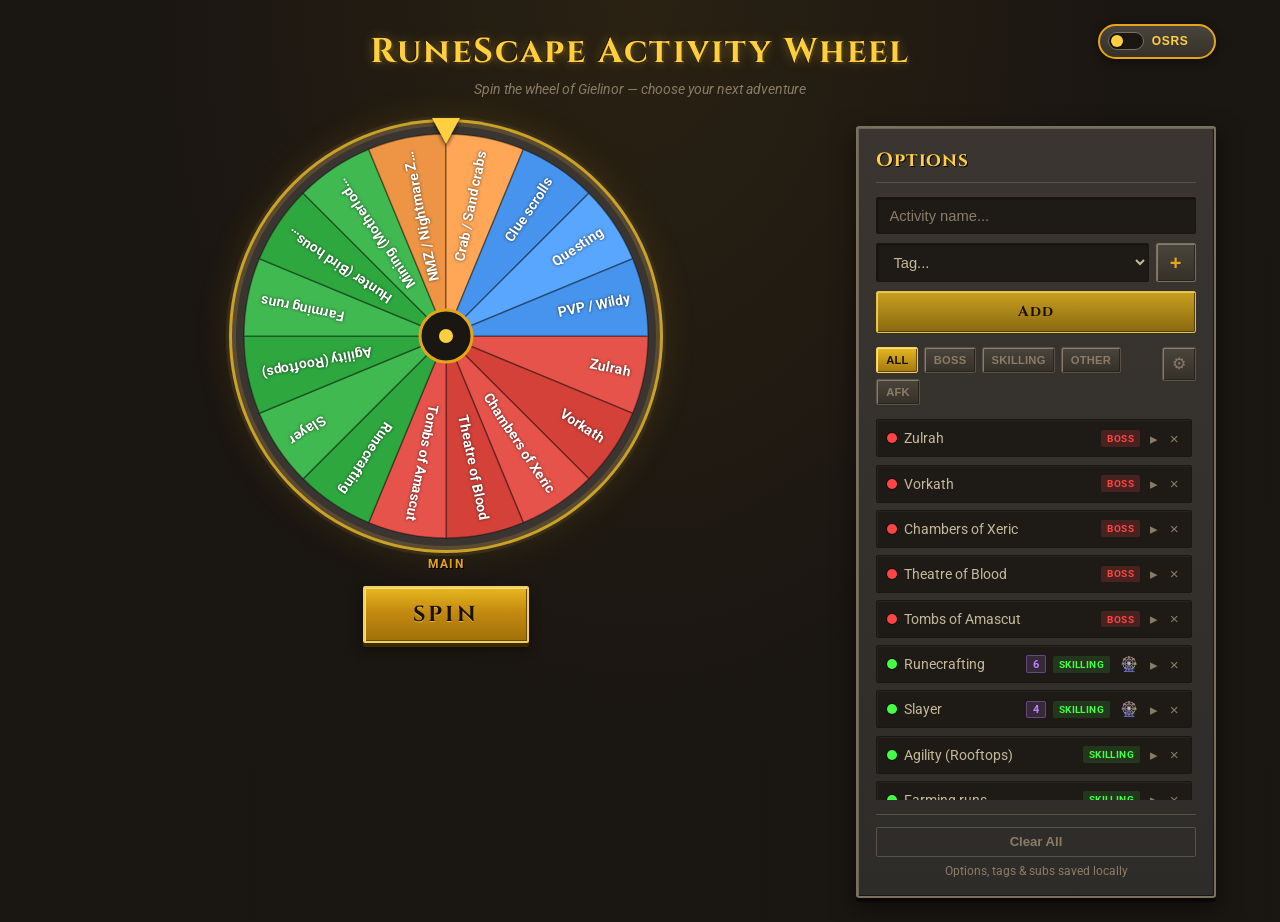
==== commit e8ec7585: "v6" ====
--- a/index.html
+++ b/index.html
@@ -34,11 +34,14 @@
           <div id="subWheelWrap" class="wheel-container sub-wheel hidden">
             <canvas id="subWheelCanvas" width="280" height="280"></canvas>
             <div class="pointer sub-pointer"></div>
-            <span class="wheel-label">Sub</span>
+            <span class="wheel-label" id="subWheelLabel">Sub</span>
           </div>
         </div>
 
-        <button id="spinBtn" class="spin-btn">SPIN</button>
+        <div class="spin-row">
+          <button id="spinBtn" class="spin-btn">SPIN</button>
+          <button id="spinSubBtn" class="spin-btn spin-sub-btn hidden">SPIN SUB</button>
+        </div>
 
         <div id="result" class="result hidden">
           <span class="result-label">Selected:</span>
--- a/styles.css
+++ b/styles.css
@@ -312,6 +312,73 @@
   filter: grayscale(0.3);
 }
 
+.spin-row {
+  display: flex;
+  align-items: center;
+  justify-content: center;
+  gap: 0.85rem;
+  flex-wrap: wrap;
+  margin-top: 1.1rem;
+}
+
+.spin-btn {
+  margin-top: 0;
+}
+
+.spin-sub-btn {
+  background: linear-gradient(180deg, #b080e0 0%, #7030b0 45%, #502080 100%);
+  border-color: #d0a0ff;
+  color: #f8f0ff;
+  box-shadow:
+    inset 1px 1px 0 #e0c0ff,
+    inset -1px -1px 0 #402060,
+    0 4px 0 #2a1040,
+    0 6px 12px rgba(0, 0, 0, 0.4);
+  text-shadow: 0 1px 0 rgba(0, 0, 0, 0.35);
+  font-size: 1.1rem;
+  padding: 0.7rem 2.2rem;
+}
+
+.spin-sub-btn:hover:not(:disabled) {
+  filter: brightness(1.12);
+  box-shadow:
+    inset 1px 1px 0 #e0c0ff,
+    inset -1px -1px 0 #402060,
+    0 5px 0 #2a1040,
+    0 8px 16px rgba(0, 0, 0, 0.45);
+}
+
+.spin-sub-btn:active:not(:disabled) {
+  transform: translateY(2px);
+  box-shadow:
+    inset 1px 1px 0 #402060,
+    inset -1px -1px 0 #e0c0ff,
+    0 2px 0 #2a1040;
+}
+
+.spin-sub-btn.hidden {
+  display: none;
+}
+
+body[data-theme="modern"] .spin-sub-btn {
+  background: linear-gradient(180deg, #c080ff 0%, #9050d0 100%);
+  border: none;
+  border-radius: 50px;
+  color: #1a1a1a;
+  box-shadow: 0 4px 16px rgba(192, 128, 255, 0.4);
+  text-shadow: none;
+}
+
+body[data-theme="modern"] .spin-sub-btn:hover:not(:disabled) {
+  box-shadow: 0 6px 20px rgba(192, 128, 255, 0.5);
+  transform: translateY(-2px);
+}
+
+body[data-theme="modern"] .spin-sub-btn:active:not(:disabled) {
+  transform: translateY(0);
+  box-shadow: 0 4px 16px rgba(192, 128, 255, 0.4);
+}
+
 /* Result */
 .result {
   text-align: center;
@@ -708,6 +775,24 @@
   border-radius: 2px;
   font-weight: 700;
   flex-shrink: 0;
+}
+
+.option-item .load-sub-btn {
+  background: transparent;
+  border: none;
+  cursor: pointer;
+  font-size: 0.9rem;
+  line-height: 1;
+  padding: 0.15rem;
+  border-radius: 2px;
+  flex-shrink: 0;
+  opacity: 0.75;
+  transition: opacity 0.15s, background 0.15s;
+}
+
+.option-item .load-sub-btn:hover {
+  opacity: 1;
+  background: var(--sub-bg);
 }
 
 .option-item .expand-btn,
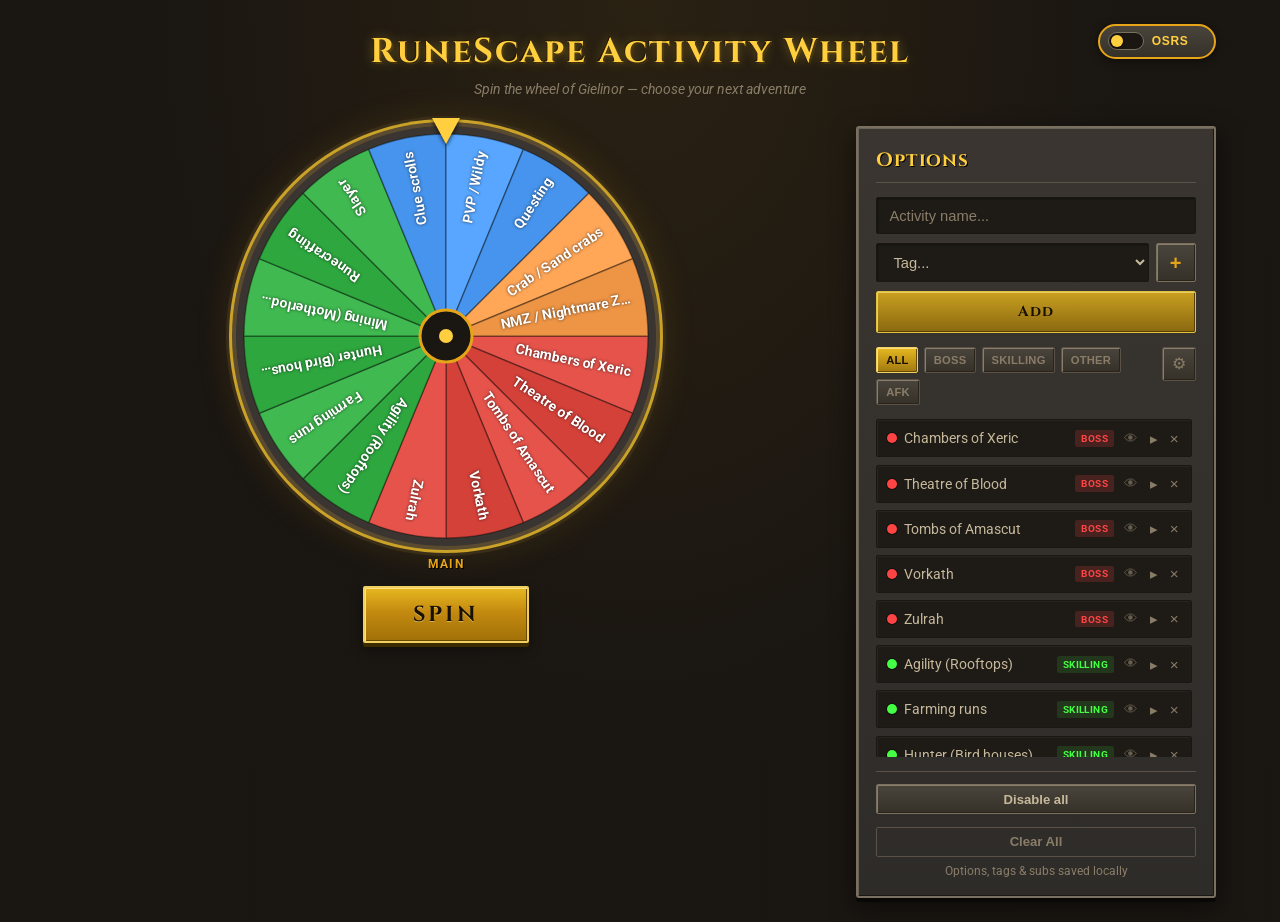
==== commit 0f184998: "v8" ====
--- a/index.html
+++ b/index.html
@@ -80,6 +80,7 @@
         <ul id="optionsList" class="options-list"></ul>
 
         <div class="sidepanel-footer">
+          <button type="button" id="toggleAllBtn" class="toggle-all-btn">Disable all</button>
           <button id="clearBtn" class="clear-btn">Clear All</button>
           <p class="hint">Options, tags &amp; subs saved locally</p>
         </div>
--- a/styles.css
+++ b/styles.css
@@ -941,6 +941,80 @@
   flex-direction: column;
   gap: 0.45rem;
   align-items: center;
+}
+
+.toggle-all-btn {
+  background: linear-gradient(180deg, #4a453c 0%, #353028 100%);
+  border: 1px solid var(--border-light);
+  color: var(--text-muted);
+  padding: 0.4rem 1rem;
+  border-radius: 2px;
+  font-size: 0.82rem;
+  cursor: pointer;
+  transition: all 0.15s;
+  width: 100%;
+  font-weight: 600;
+  box-shadow: var(--bevel-btn);
+  margin-bottom: 0.35rem;
+}
+
+.toggle-all-btn:hover:not(:disabled) {
+  border-color: var(--accent);
+  color: var(--accent-bright, var(--accent));
+}
+
+.toggle-all-btn:disabled {
+  opacity: 0.45;
+  cursor: not-allowed;
+}
+
+body[data-theme="modern"] .toggle-all-btn {
+  background: var(--bg-card);
+  border: 1px solid var(--border);
+  border-radius: 6px;
+  box-shadow: none;
+  color: var(--text-dim);
+}
+
+body[data-theme="modern"] .toggle-all-btn:hover:not(:disabled) {
+  border-color: var(--accent);
+  color: var(--accent);
+}
+
+.option-item.is-hidden {
+  opacity: 0.45;
+  filter: grayscale(0.55);
+}
+
+.option-item.is-hidden .name {
+  text-decoration: line-through;
+  color: var(--text-dim);
+}
+
+.option-item .visibility-btn.is-off {
+  opacity: 1;
+  color: var(--text-dim);
+}
+
+.option-item .visibility-btn {
+
+  background: transparent;
+  border: none;
+  cursor: pointer;
+  font-size: 0.85rem;
+  line-height: 1;
+  padding: 0.15rem;
+  border-radius: 2px;
+  flex-shrink: 0;
+  opacity: 0.7;
+  transition: opacity 0.15s, background 0.15s;
+  color: var(--text-dim);
+}
+
+.option-item .visibility-btn:hover {
+  opacity: 1;
+  background: rgba(240, 180, 41, 0.12);
+  color: var(--accent-bright, var(--accent));
 }
 
 .clear-btn {
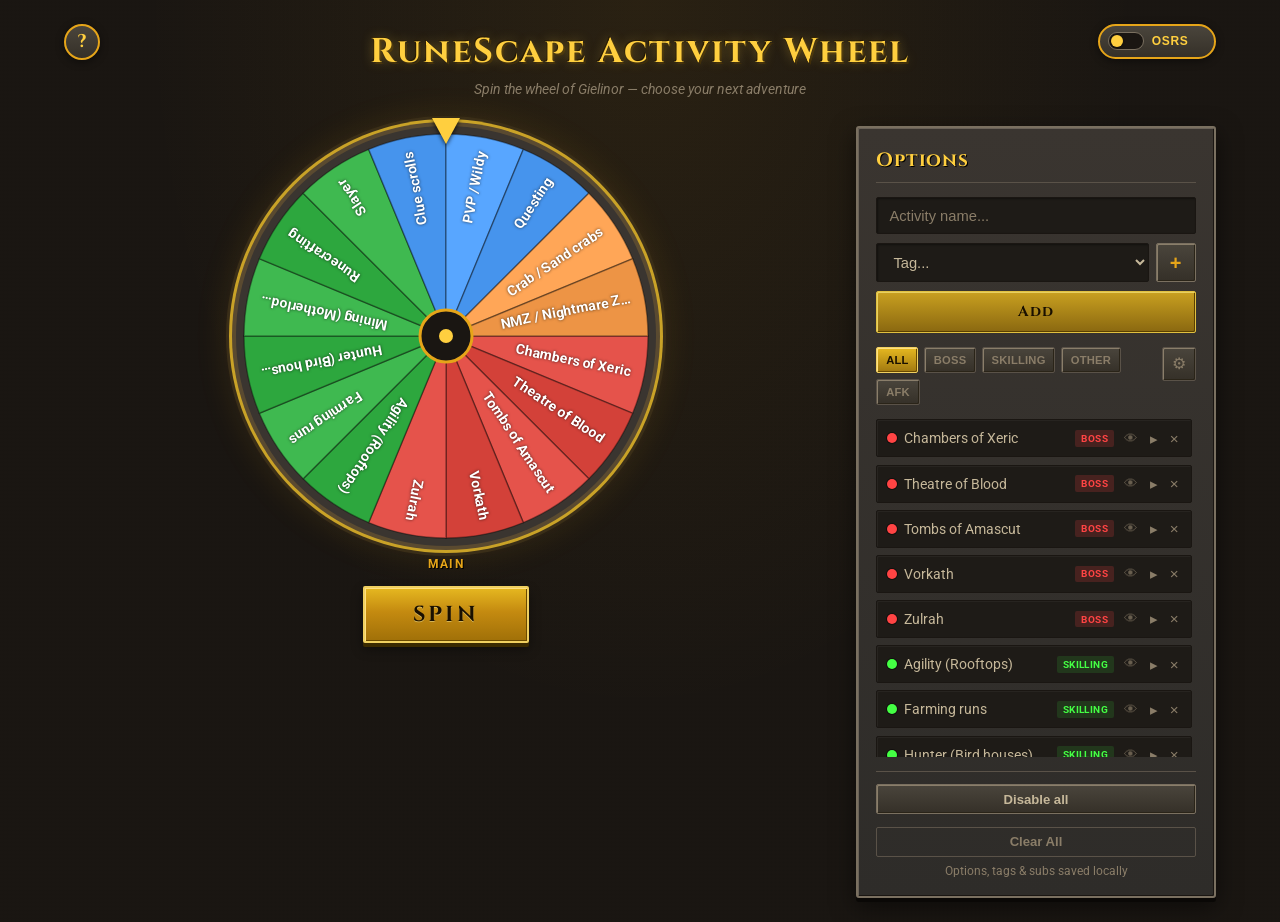
==== commit d97ce2a7: "v9" ====
--- a/index.html
+++ b/index.html
@@ -12,6 +12,7 @@
 <body data-theme="osrs">
   <div class="app">
     <header class="header">
+      <button type="button" id="helpBtn" class="help-btn" title="Help" aria-label="Open help">?</button>
       <button type="button" id="themeToggle" class="theme-toggle" title="Switch between OSRS and Modern theme" aria-label="Switch theme">
         <span class="theme-toggle-track">
           <span class="theme-toggle-thumb"></span>
@@ -116,6 +117,65 @@
     </div>
   </div>
 
+  <!-- Help modal -->
+  <div id="helpModal" class="modal hidden">
+    <div class="modal-backdrop" data-close-help></div>
+    <div class="modal-card modal-card-help">
+      <h3>How to use</h3>
+      <div class="help-body">
+        <section class="help-section">
+          <h4>Main wheel</h4>
+          <p>Press <strong>SPIN</strong> to randomly pick an activity from the options currently on the wheel. The result is whatever lands under the pointer at the top.</p>
+        </section>
+        <section class="help-section">
+          <h4>Sub-wheels</h4>
+          <p>Some activities have sub-options (e.g. Runecrafting → specific runes). After the main wheel lands on one of those, a smaller <strong>sub-wheel</strong> appears and spins automatically.</p>
+          <ul>
+            <li>Click <strong>🎡</strong> on an activity to load its sub-wheel without spinning the main wheel.</li>
+            <li>Press <strong>SPIN SUB</strong> to spin the sub-wheel on its own.</li>
+            <li>Use <strong>▸</strong> on an activity to expand it and add or remove sub-options.</li>
+          </ul>
+        </section>
+        <section class="help-section">
+          <h4>Adding activities</h4>
+          <p>Type a name, pick a tag, and click <strong>Add</strong>. Options are saved in your browser (local storage).</p>
+        </section>
+        <section class="help-section">
+          <h4>Tags &amp; filters</h4>
+          <ul>
+            <li>Built-in tags: <strong>Boss</strong>, <strong>Skilling</strong>, <strong>Other</strong>, <strong>AFK</strong>.</li>
+            <li>Click <strong>+</strong> next to the tag dropdown to create a custom tag.</li>
+            <li>Click the <strong>⚙</strong> gear to manage or delete custom tags.</li>
+            <li>Filter buttons can be multi-selected (e.g. Boss + Skilling). <strong>All</strong> clears the filter.</li>
+          </ul>
+        </section>
+        <section class="help-section">
+          <h4>Show / hide activities</h4>
+          <ul>
+            <li>Click the <strong>👁</strong> eye on a row to hide that activity from the wheel (it stays in the list, greyed out).</li>
+            <li>Click the eye again to show it.</li>
+            <li><strong>Enable all</strong> / <strong>Disable all</strong> applies only to activities in the <em>current tag filter</em>.</li>
+          </ul>
+        </section>
+        <section class="help-section">
+          <h4>Sorting</h4>
+          <p>The list is sorted by tag (Boss → Skilling → Other → AFK → custom), then alphabetically by name within each tag.</p>
+        </section>
+        <section class="help-section">
+          <h4>Theme</h4>
+          <p>Use the switch in the top-right to toggle between the <strong>OSRS</strong> (stone &amp; gold) theme and the <strong>Modern</strong> dark theme. Your choice is saved.</p>
+        </section>
+        <section class="help-section">
+          <h4>Clear all</h4>
+          <p>Removes every activity from the list. This cannot be undone (your tags remain).</p>
+        </section>
+      </div>
+      <div class="modal-actions">
+        <button type="button" class="modal-cancel" data-close-help>Close</button>
+      </div>
+    </div>
+  </div>
+
   <script src="app.js"></script>
 </body>
 </html>
--- a/styles.css
+++ b/styles.css
@@ -87,7 +87,107 @@
     -1px -1px 0 #1a1000;
 }
 
-/* Theme toggle — fixed in header corner so it's always visible */
+.help-btn {
+  position: absolute;
+  top: 0;
+  left: 0;
+  z-index: 20;
+  width: 36px;
+  height: 36px;
+  border-radius: 50%;
+  background: linear-gradient(180deg, #4a453c 0%, #353028 100%);
+  border: 2px solid var(--accent);
+  color: var(--accent-bright);
+  font-family: 'Cinzel', serif;
+  font-size: 1.15rem;
+  font-weight: 700;
+  cursor: pointer;
+  box-shadow: 0 2px 8px rgba(0, 0, 0, 0.45);
+  transition: filter 0.15s, box-shadow 0.15s;
+  line-height: 1;
+  padding: 0;
+}
+
+.help-btn:hover {
+  filter: brightness(1.15);
+  box-shadow: 0 0 12px rgba(230, 165, 25, 0.35);
+}
+
+@media (max-width: 640px) {
+  .help-btn {
+    position: static;
+    margin: 0 auto 0.5rem;
+  }
+}
+
+body[data-theme="modern"] .help-btn {
+  background: var(--bg-card);
+  border: 2px solid var(--accent);
+  color: var(--accent);
+  border-radius: 50%;
+  box-shadow: 0 2px 8px rgba(0, 0, 0, 0.3);
+  font-family: 'Roboto', system-ui, sans-serif;
+}
+
+.modal-card-help {
+  width: min(520px, 94vw);
+  max-height: min(80vh, 640px);
+  display: flex;
+  flex-direction: column;
+}
+
+.help-body {
+  overflow-y: auto;
+  padding-right: 0.25rem;
+  margin: 0.25rem 0 0.75rem;
+  text-align: left;
+  flex: 1;
+  min-height: 0;
+}
+
+.help-section {
+  margin-bottom: 1rem;
+}
+
+.help-section:last-child {
+  margin-bottom: 0.25rem;
+}
+
+.help-section h4 {
+  font-family: 'Cinzel', serif;
+  font-size: 0.95rem;
+  color: var(--accent-bright, var(--accent));
+  margin: 0 0 0.35rem;
+  letter-spacing: 0.03em;
+}
+
+.help-section p,
+.help-section li {
+  font-size: 0.88rem;
+  color: var(--text-muted, var(--text-dim));
+  line-height: 1.45;
+  margin: 0 0 0.35rem;
+}
+
+.help-section ul {
+  margin: 0.25rem 0 0;
+  padding-left: 1.2rem;
+}
+
+.help-section li {
+  margin-bottom: 0.3rem;
+}
+
+.help-section strong {
+  color: var(--text, var(--accent-bright));
+  font-weight: 600;
+}
+
+body[data-theme="modern"] .help-section h4 {
+  font-family: 'Roboto', system-ui, sans-serif;
+  letter-spacing: 0;
+}
+
 .theme-toggle {
   position: absolute;
   top: 0;
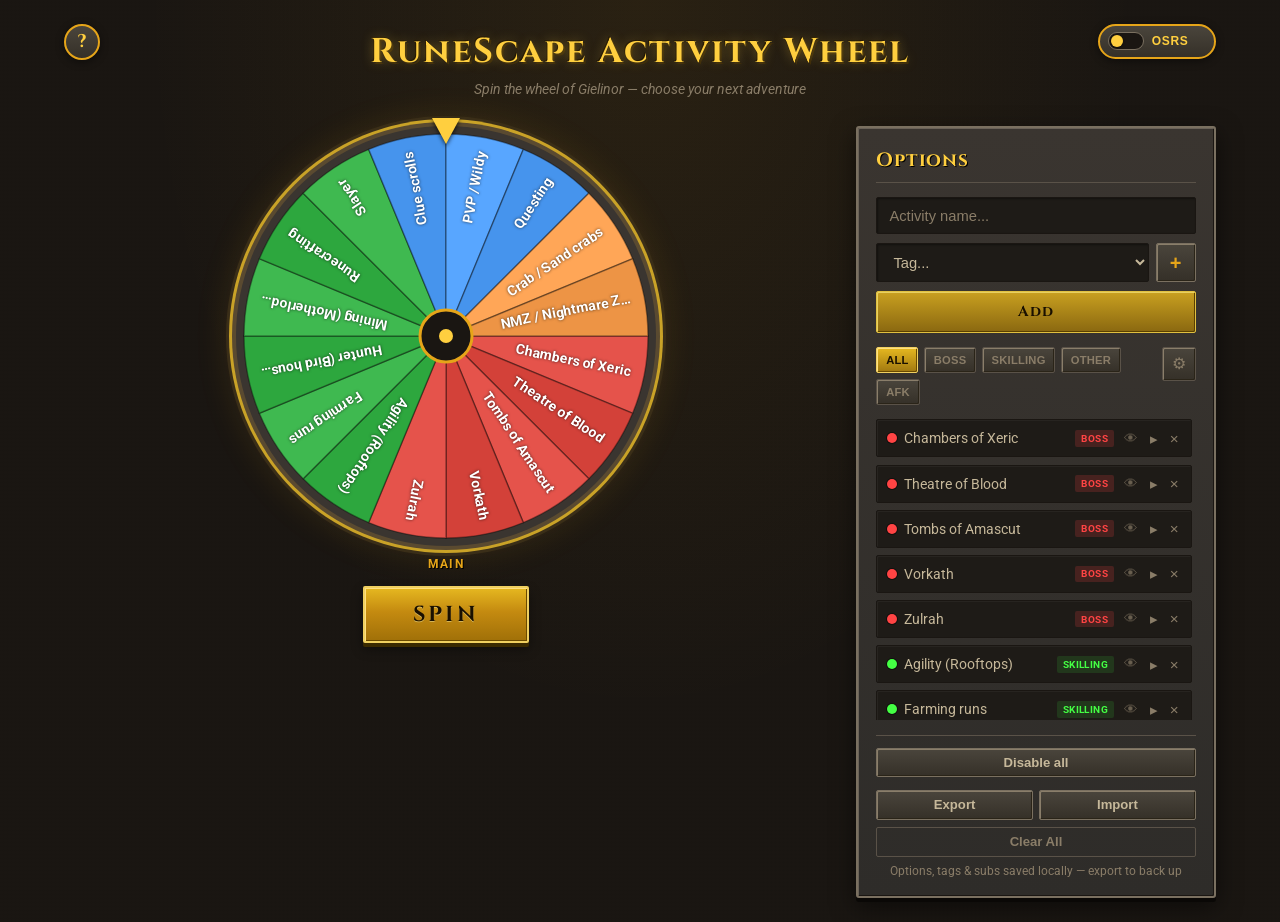
==== commit 7bc40df6: "add import/export function" ====
--- a/index.html
+++ b/index.html
@@ -82,8 +82,13 @@
 
         <div class="sidepanel-footer">
           <button type="button" id="toggleAllBtn" class="toggle-all-btn">Disable all</button>
+          <div class="io-row">
+            <button type="button" id="exportBtn" class="io-btn" title="Export all settings as JSON">Export</button>
+            <button type="button" id="importBtn" class="io-btn" title="Import settings from a JSON file">Import</button>
+            <input type="file" id="importFile" accept="application/json,.json" hidden>
+          </div>
           <button id="clearBtn" class="clear-btn">Clear All</button>
-          <p class="hint">Options, tags &amp; subs saved locally</p>
+          <p class="hint">Options, tags &amp; subs saved locally — export to back up</p>
         </div>
       </aside>
     </main>
@@ -166,6 +171,10 @@
           <p>Use the switch in the top-right to toggle between the <strong>OSRS</strong> (stone &amp; gold) theme and the <strong>Modern</strong> dark theme. Your choice is saved.</p>
         </section>
         <section class="help-section">
+          <h4>Import &amp; export</h4>
+          <p><strong>Export</strong> downloads a JSON file with your activities, sub-options, custom tags, visibility, and theme. <strong>Import</strong> replaces your current data with a previously exported file (you will be asked to confirm).</p>
+        </section>
+        <section class="help-section">
           <h4>Clear all</h4>
           <p>Removes every activity from the list. This cannot be undone (your tags remain).</p>
         </section>
--- a/styles.css
+++ b/styles.css
@@ -1115,6 +1115,44 @@
   opacity: 1;
   background: rgba(240, 180, 41, 0.12);
   color: var(--accent-bright, var(--accent));
+}
+
+.io-row {
+  display: flex;
+  gap: 0.4rem;
+  width: 100%;
+}
+
+.io-btn {
+  flex: 1;
+  background: linear-gradient(180deg, #4a453c 0%, #353028 100%);
+  border: 1px solid var(--border-light);
+  color: var(--text-muted);
+  padding: 0.4rem 0.75rem;
+  border-radius: 2px;
+  font-size: 0.82rem;
+  font-weight: 600;
+  cursor: pointer;
+  transition: all 0.15s;
+  box-shadow: var(--bevel-btn);
+}
+
+.io-btn:hover {
+  border-color: var(--accent);
+  color: var(--accent-bright, var(--accent));
+}
+
+body[data-theme="modern"] .io-btn {
+  background: var(--bg-card);
+  border: 1px solid var(--border);
+  border-radius: 6px;
+  box-shadow: none;
+  color: var(--text-dim);
+}
+
+body[data-theme="modern"] .io-btn:hover {
+  border-color: var(--accent);
+  color: var(--accent);
 }
 
 .clear-btn {
